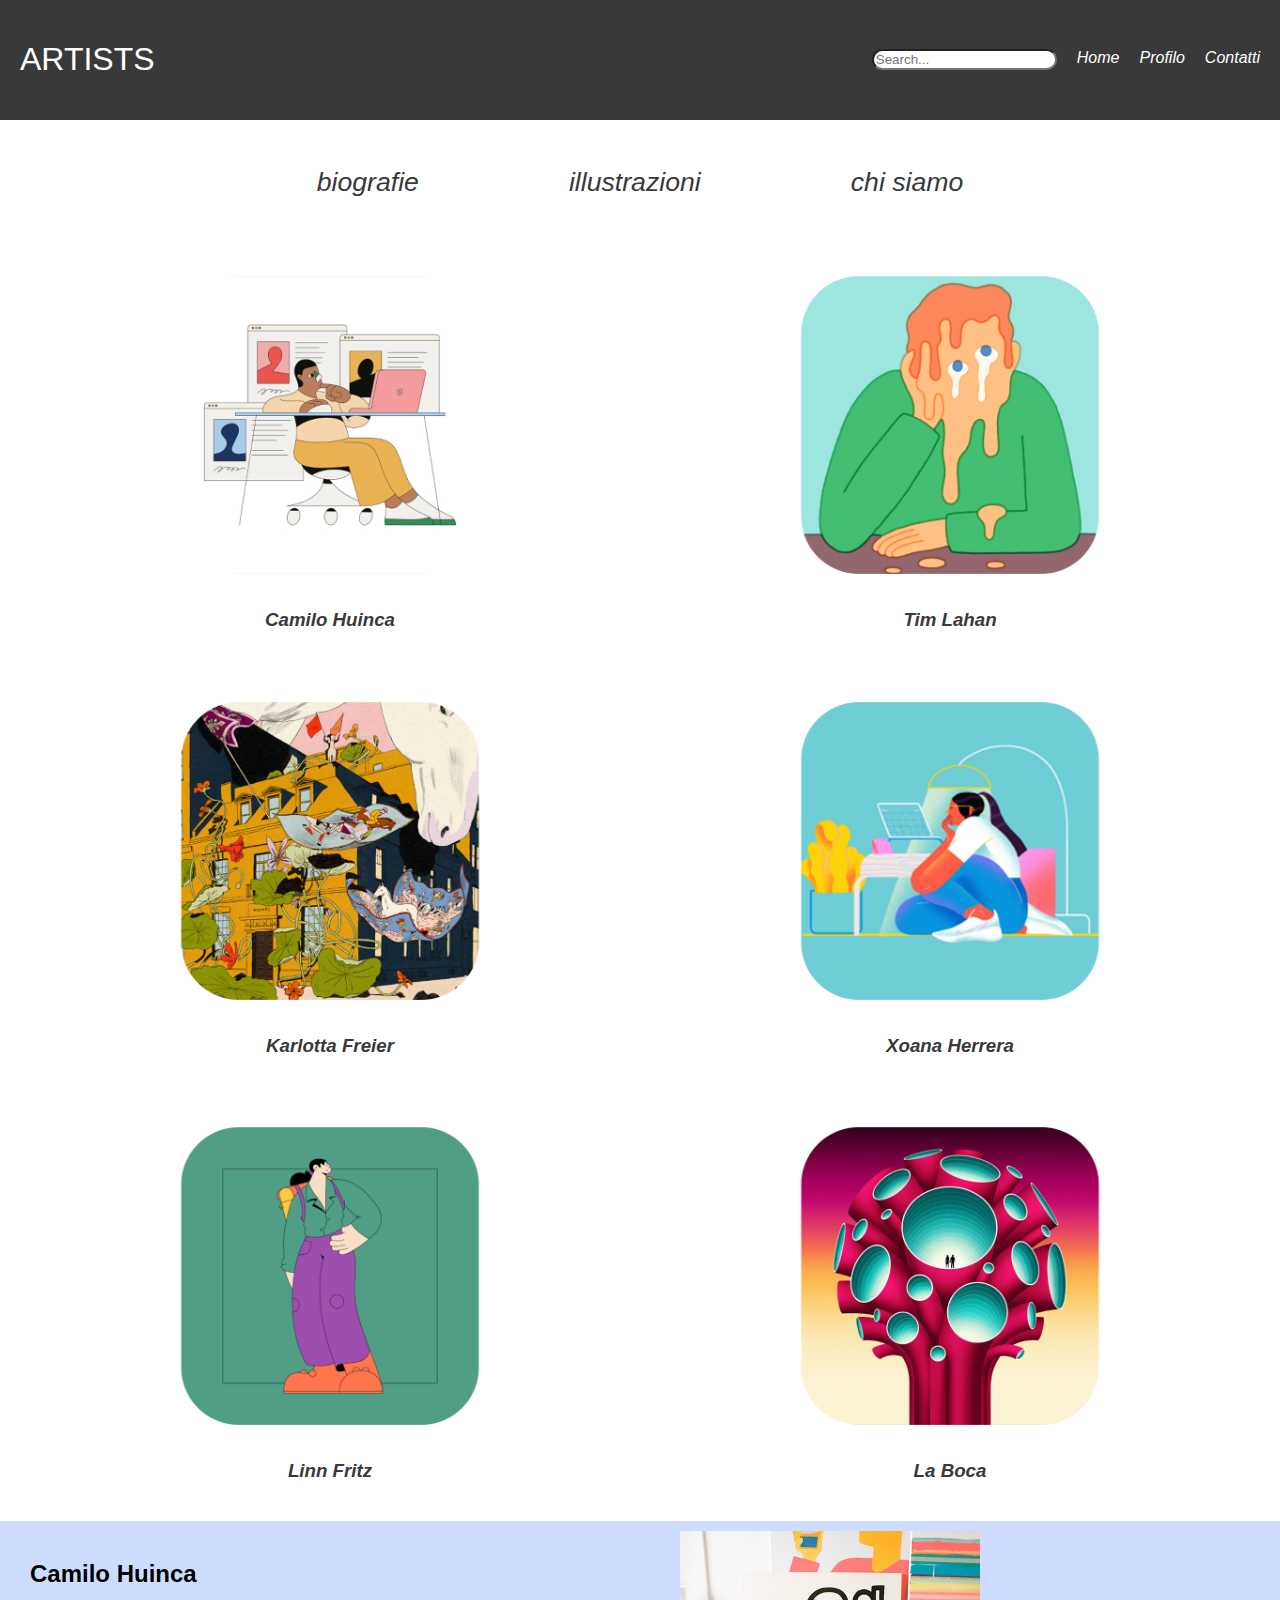
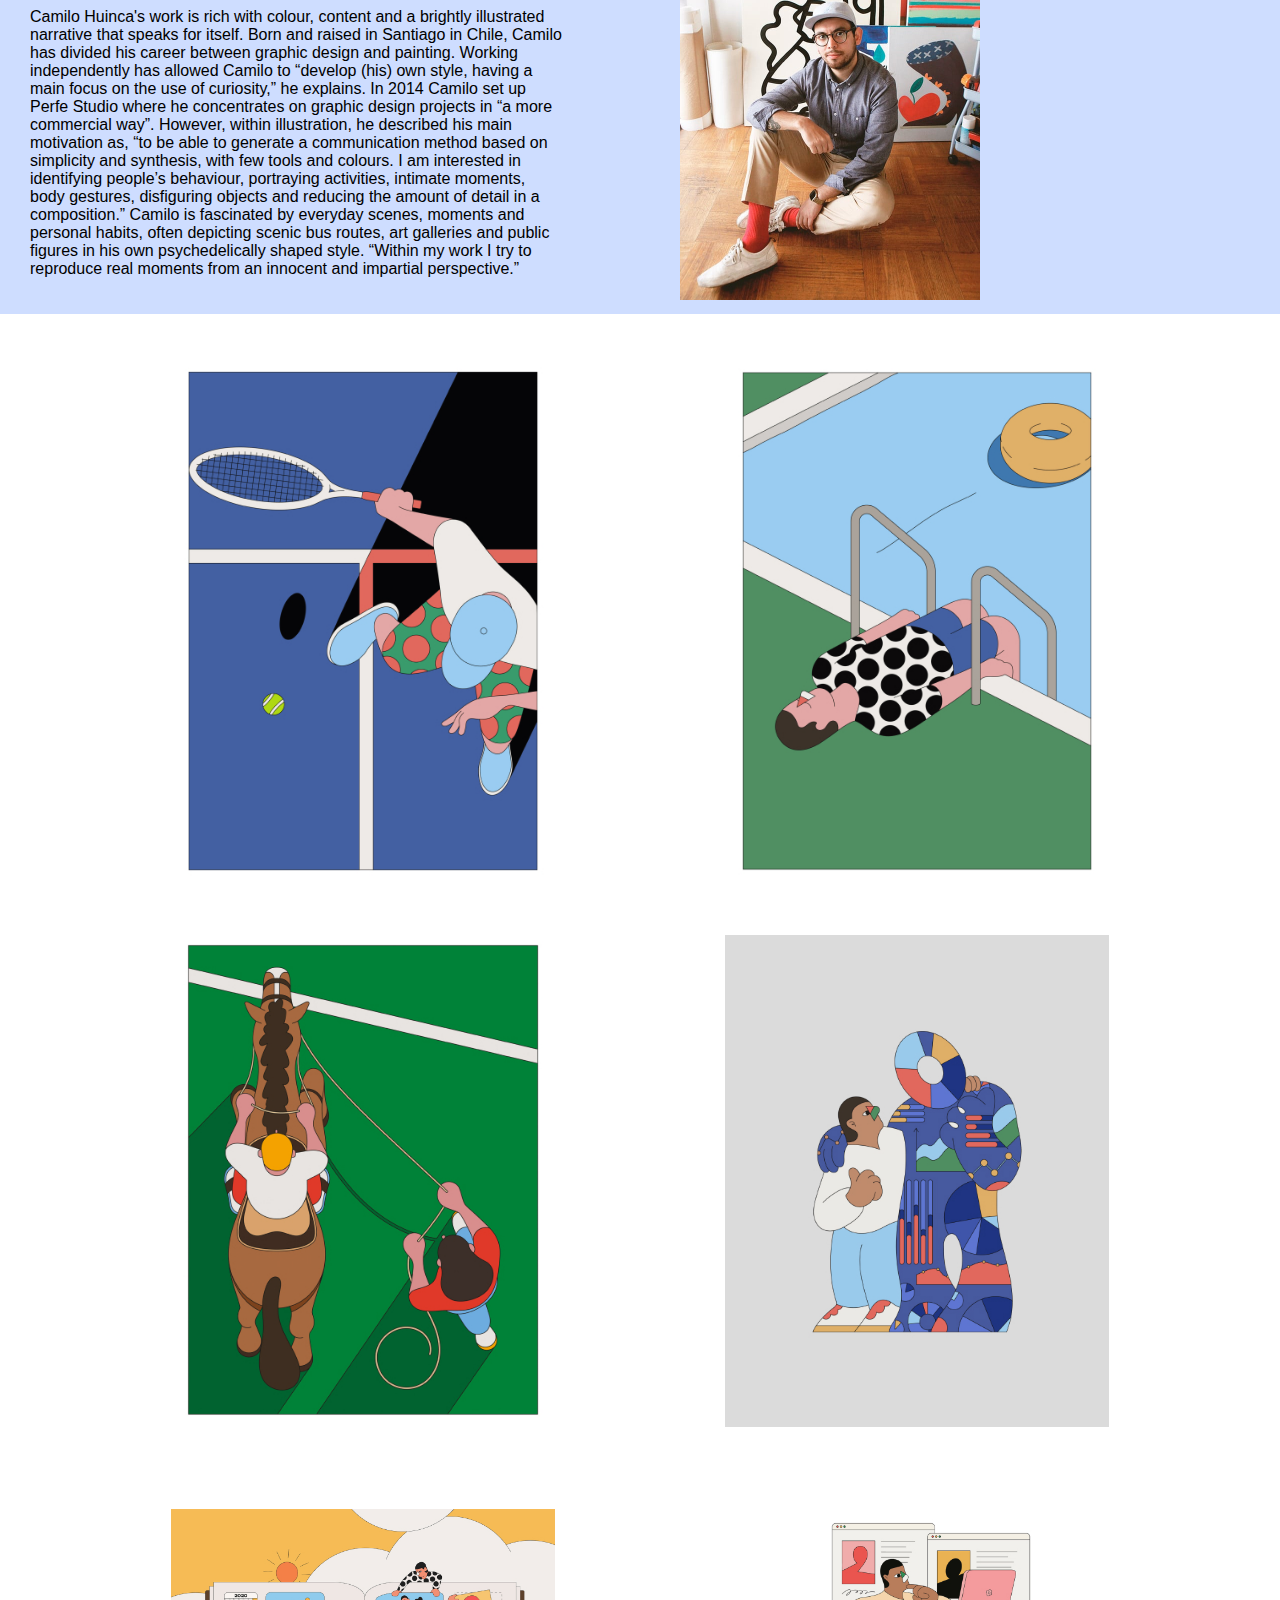
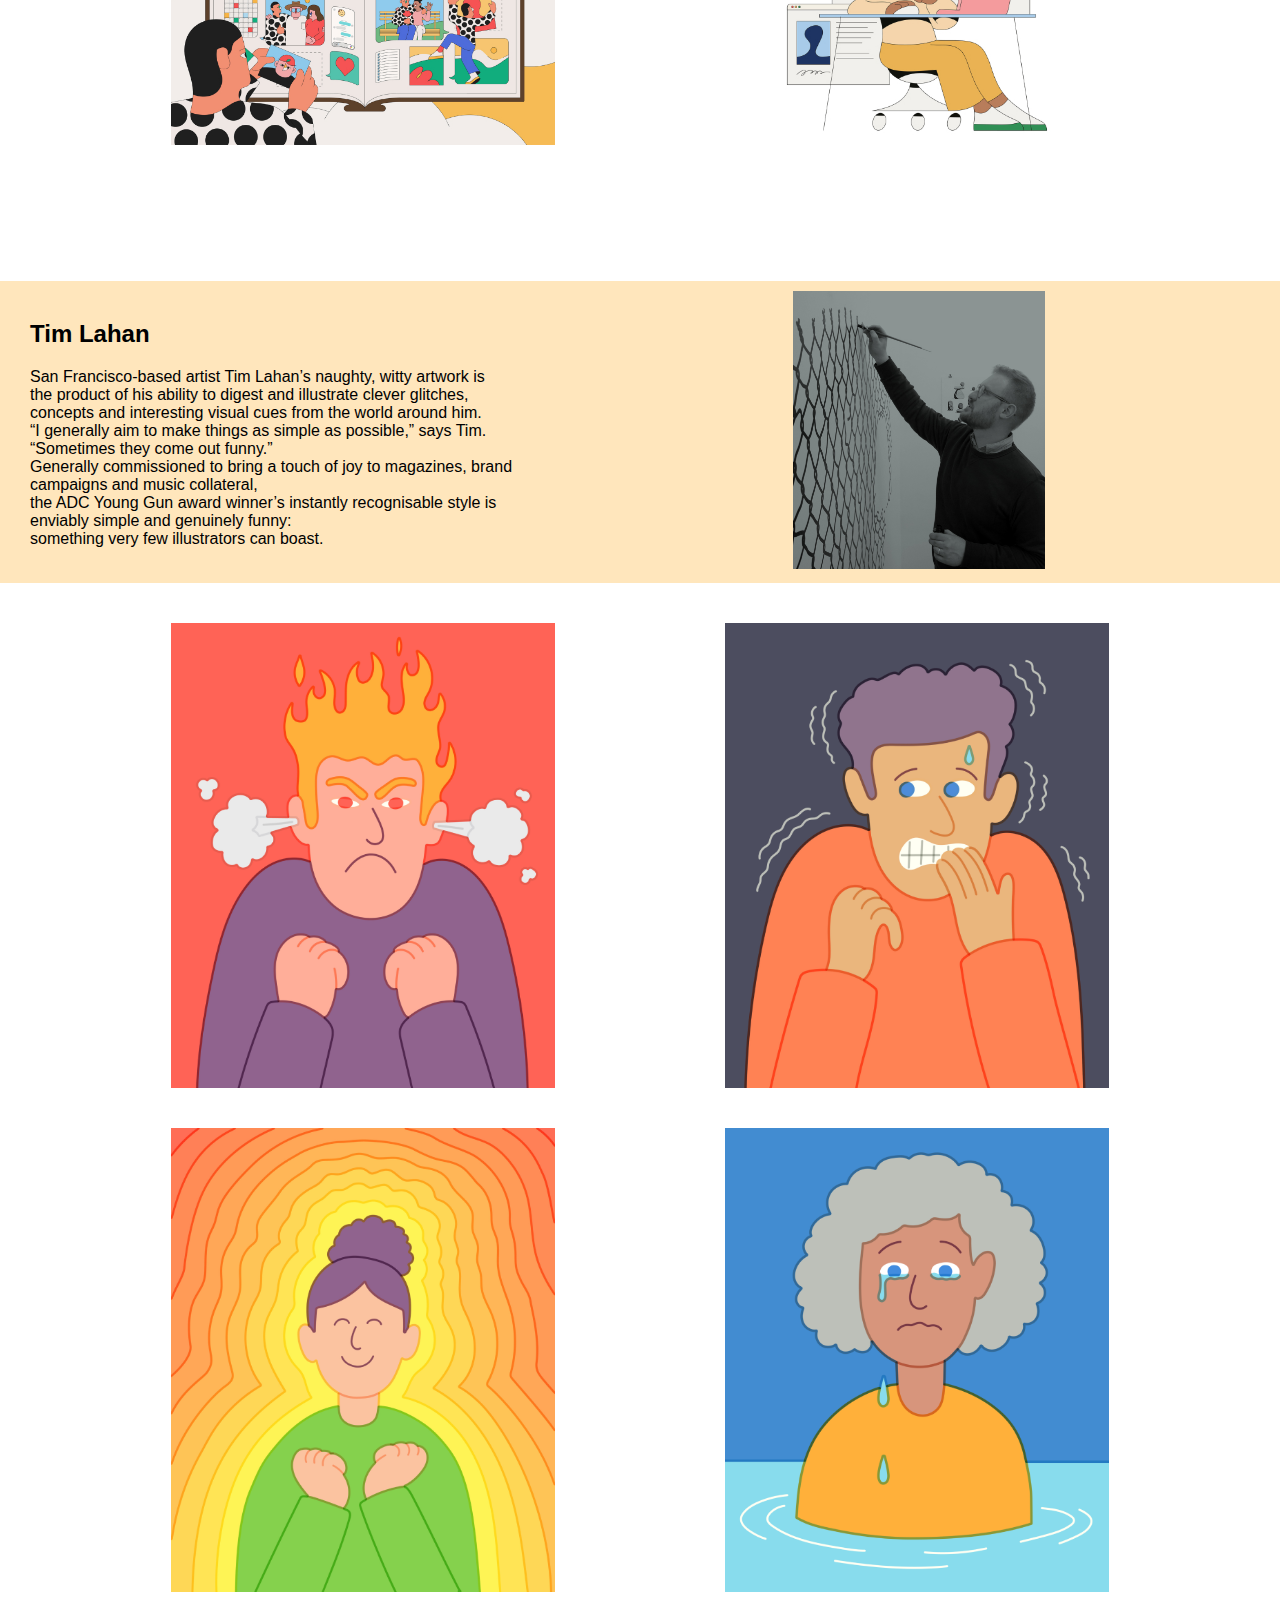
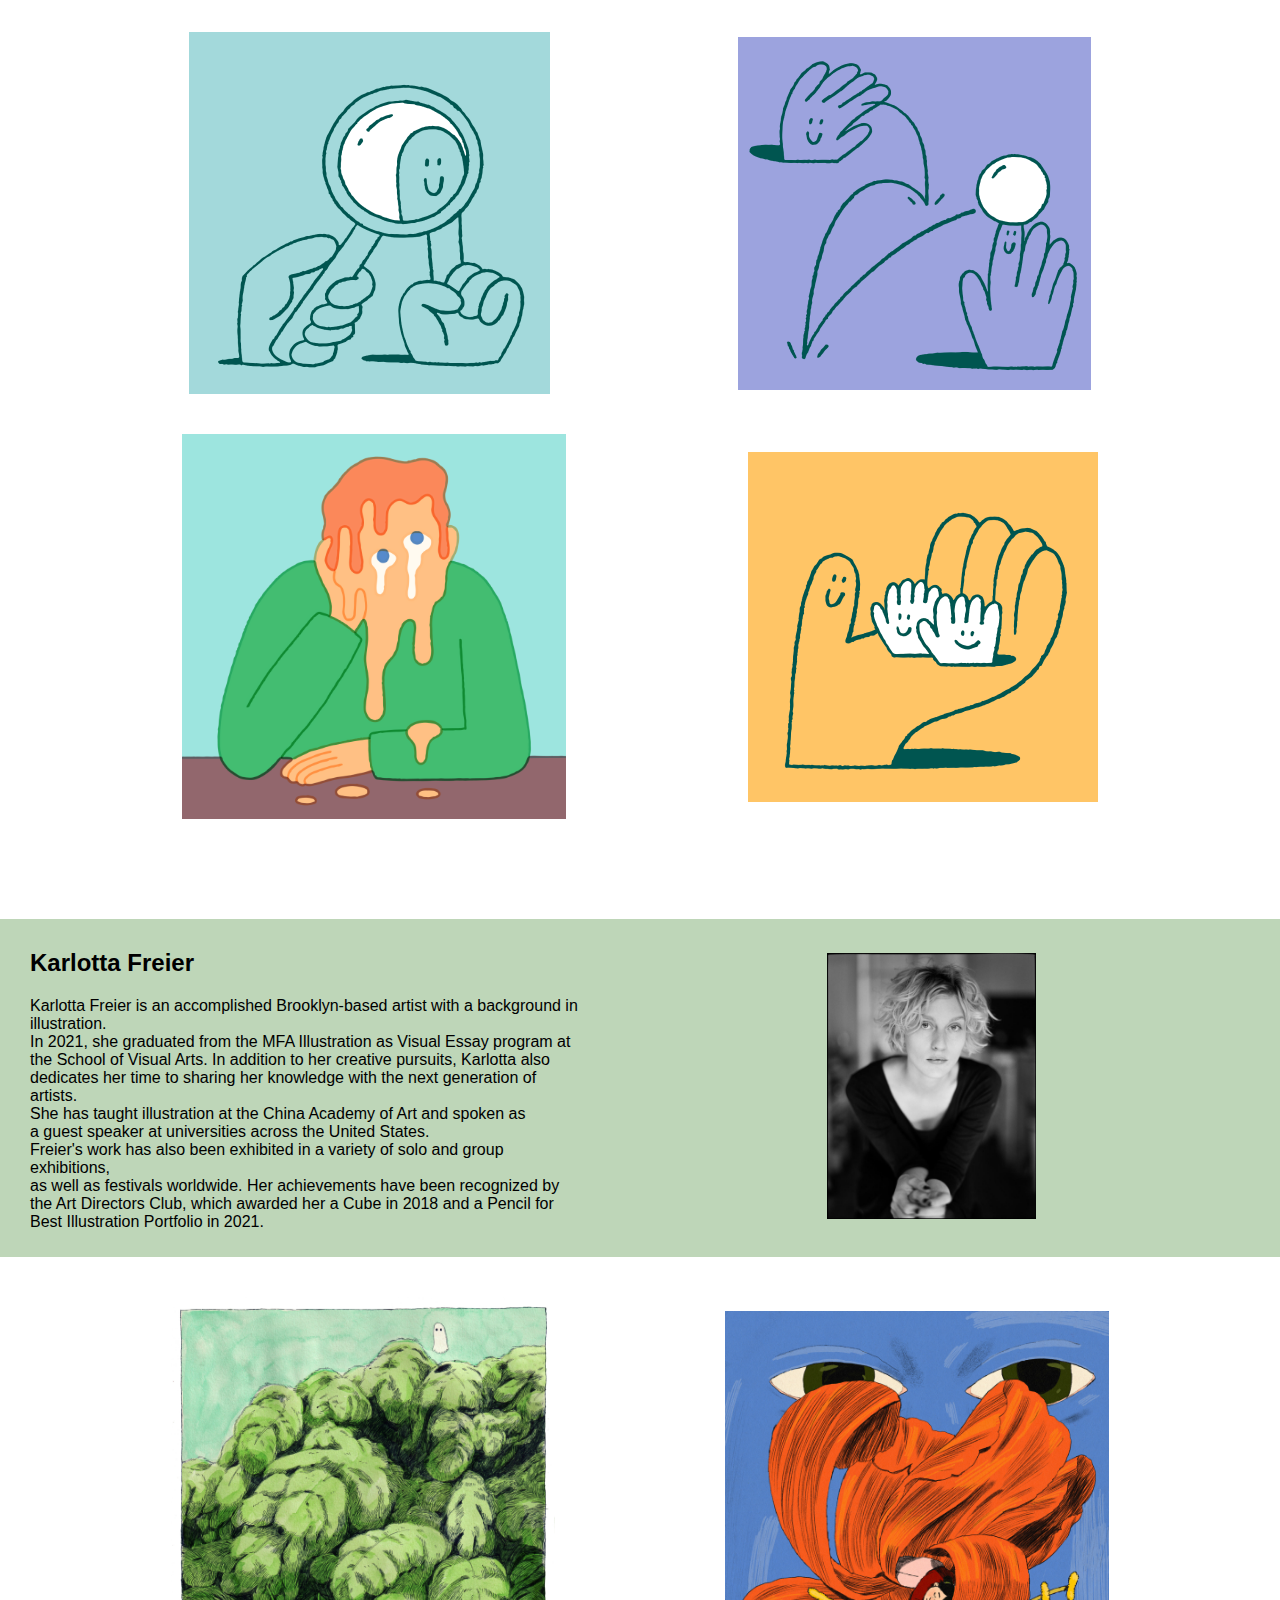
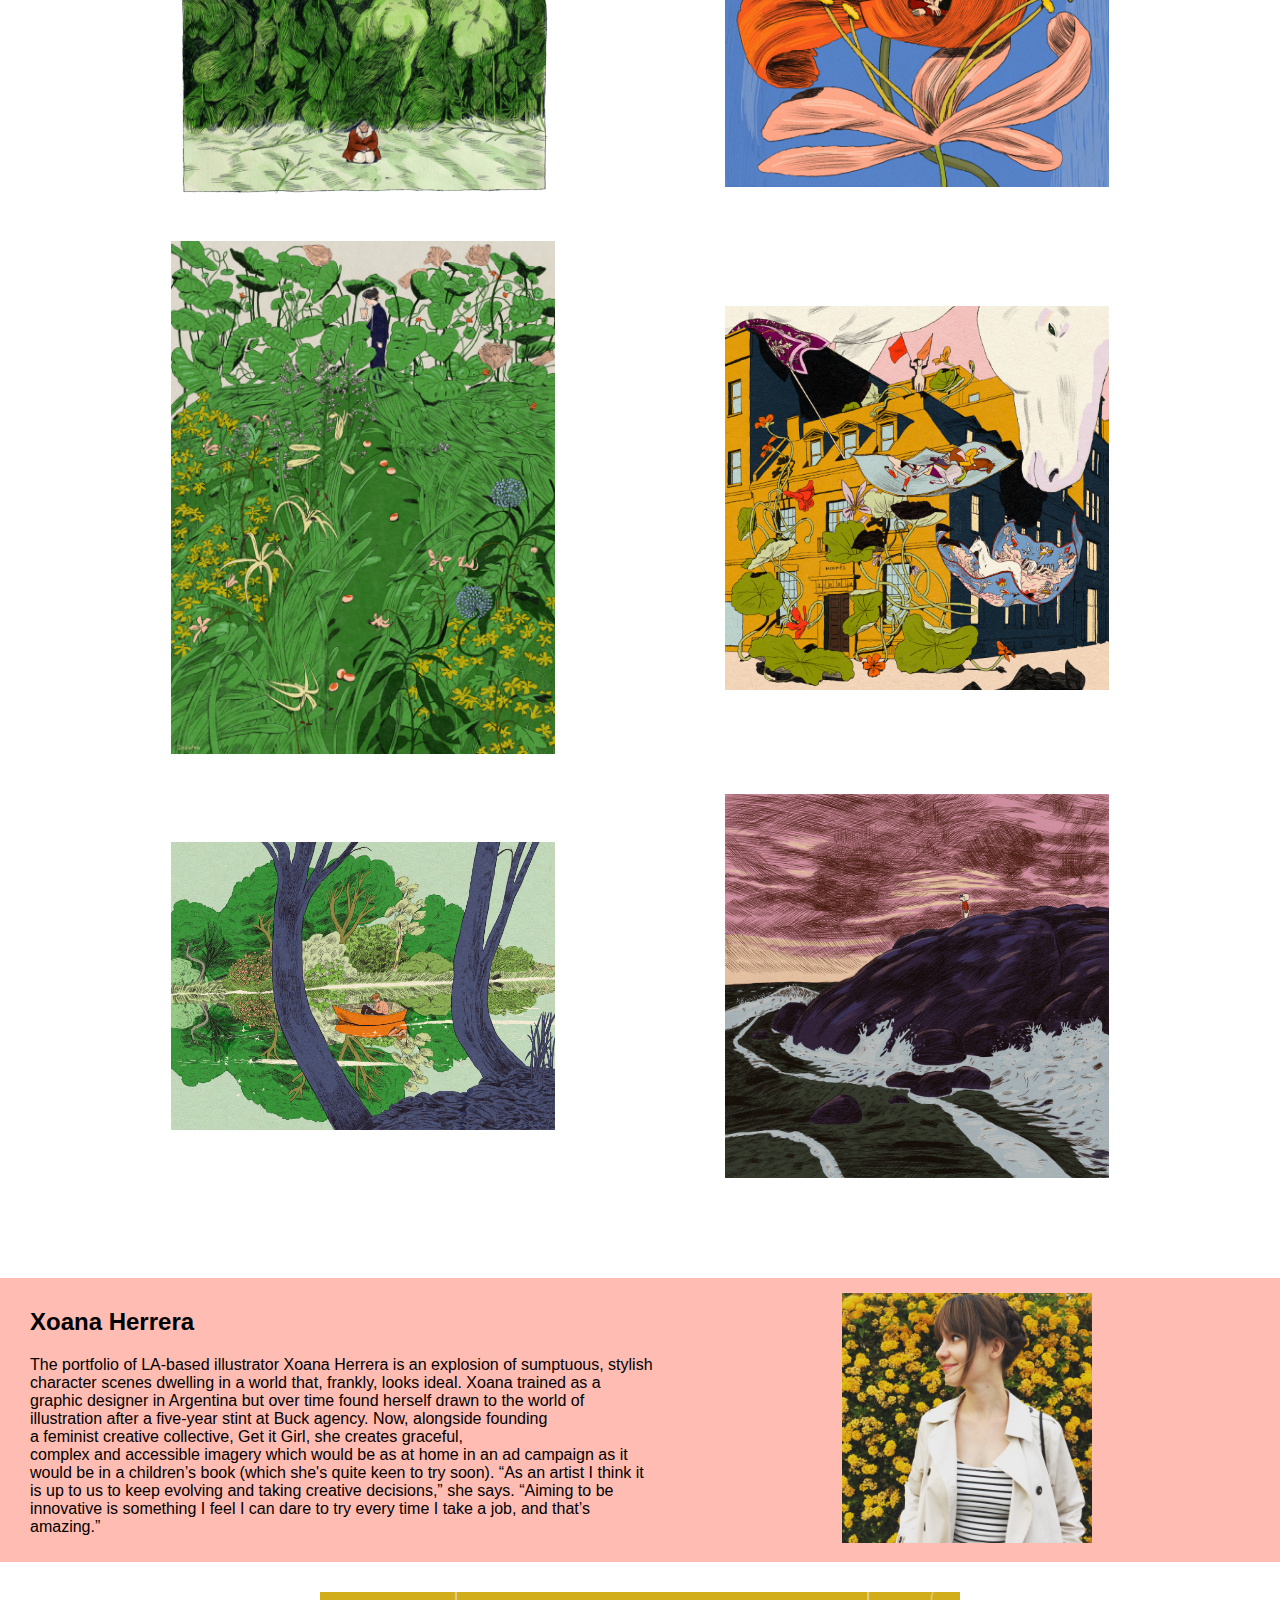
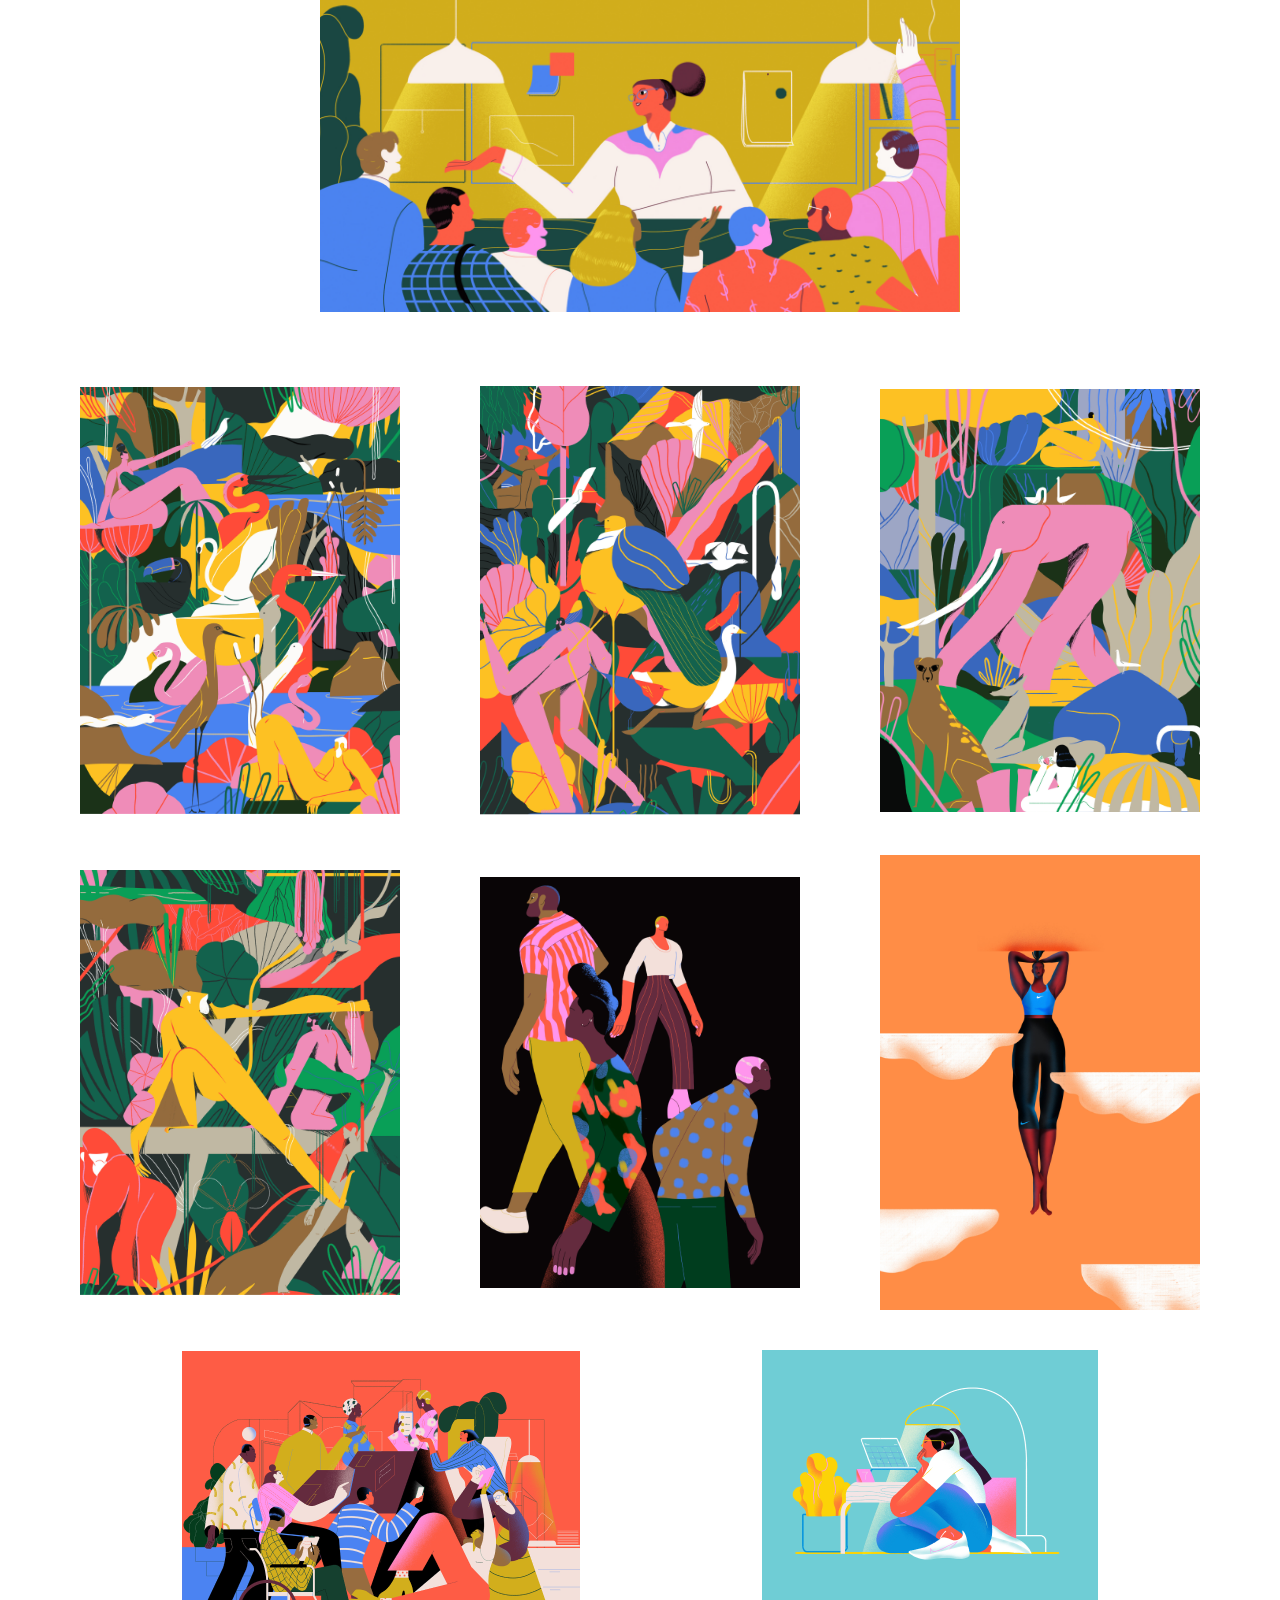
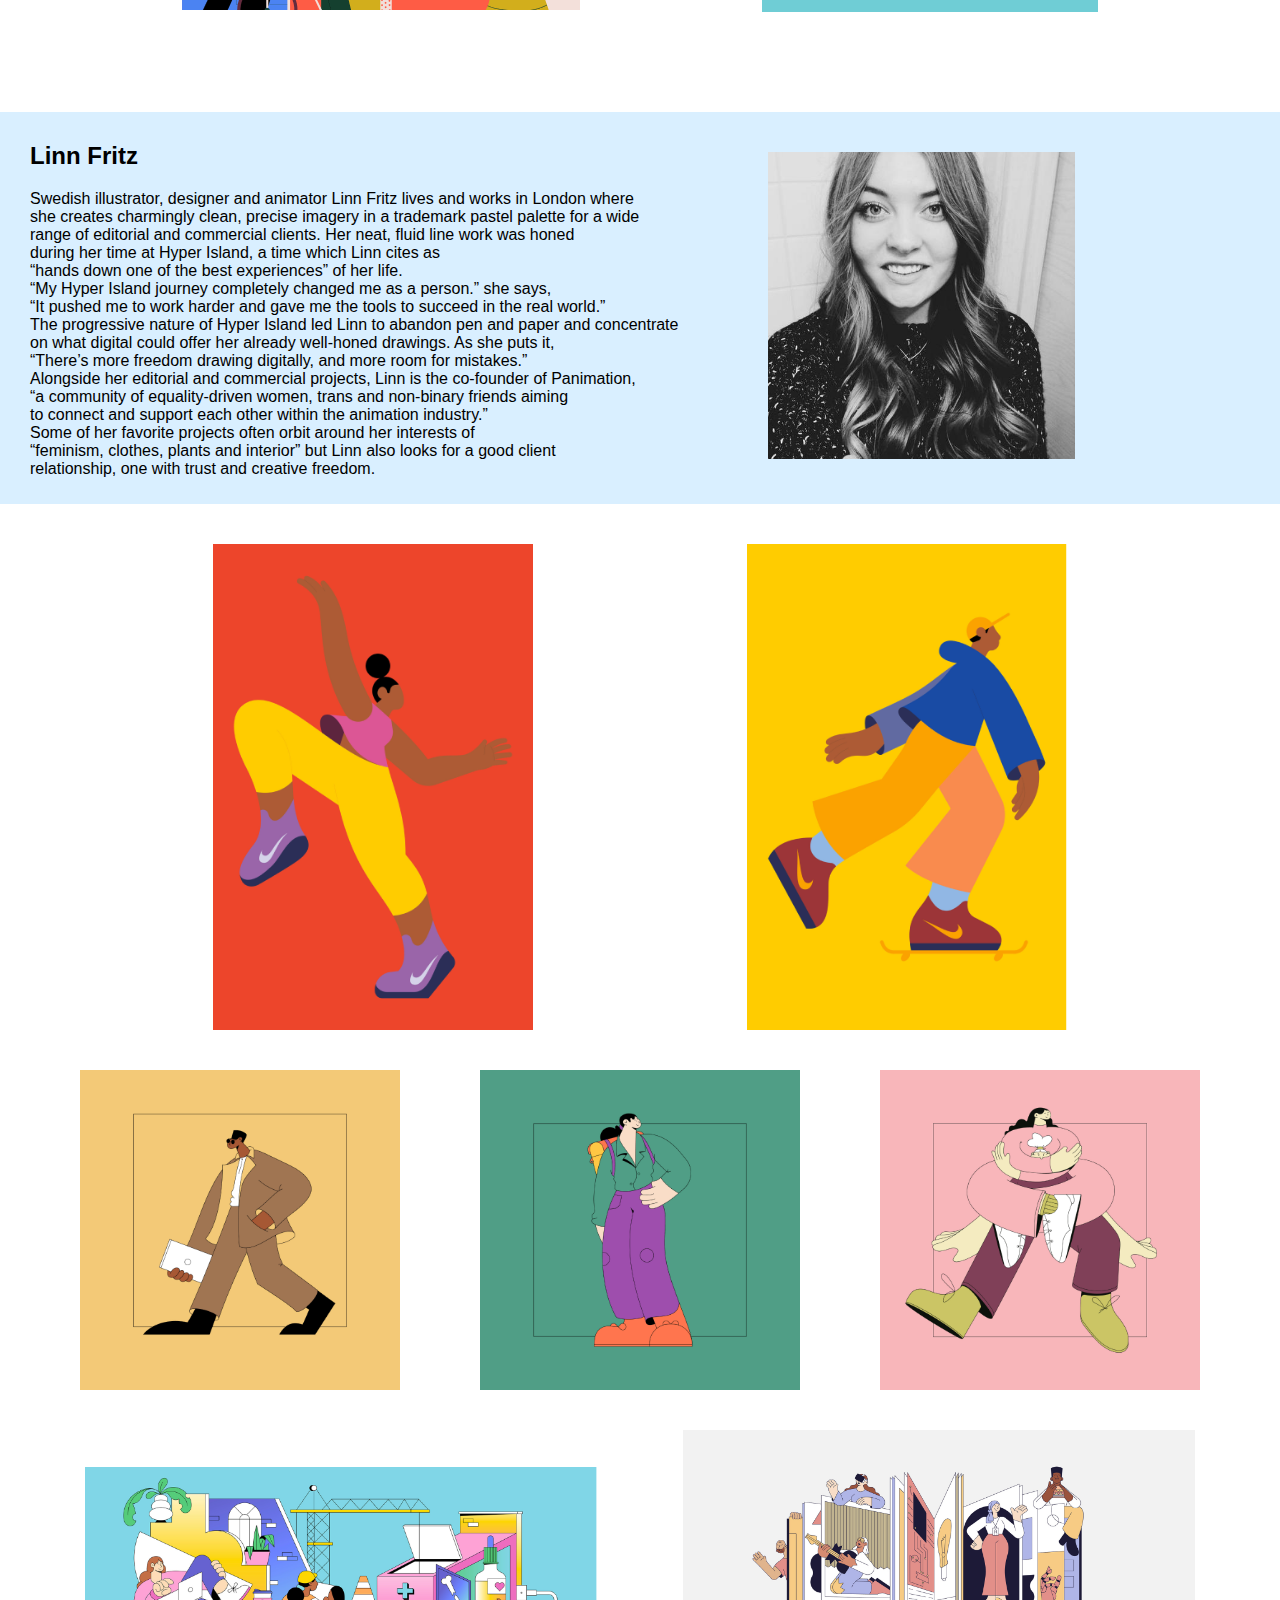
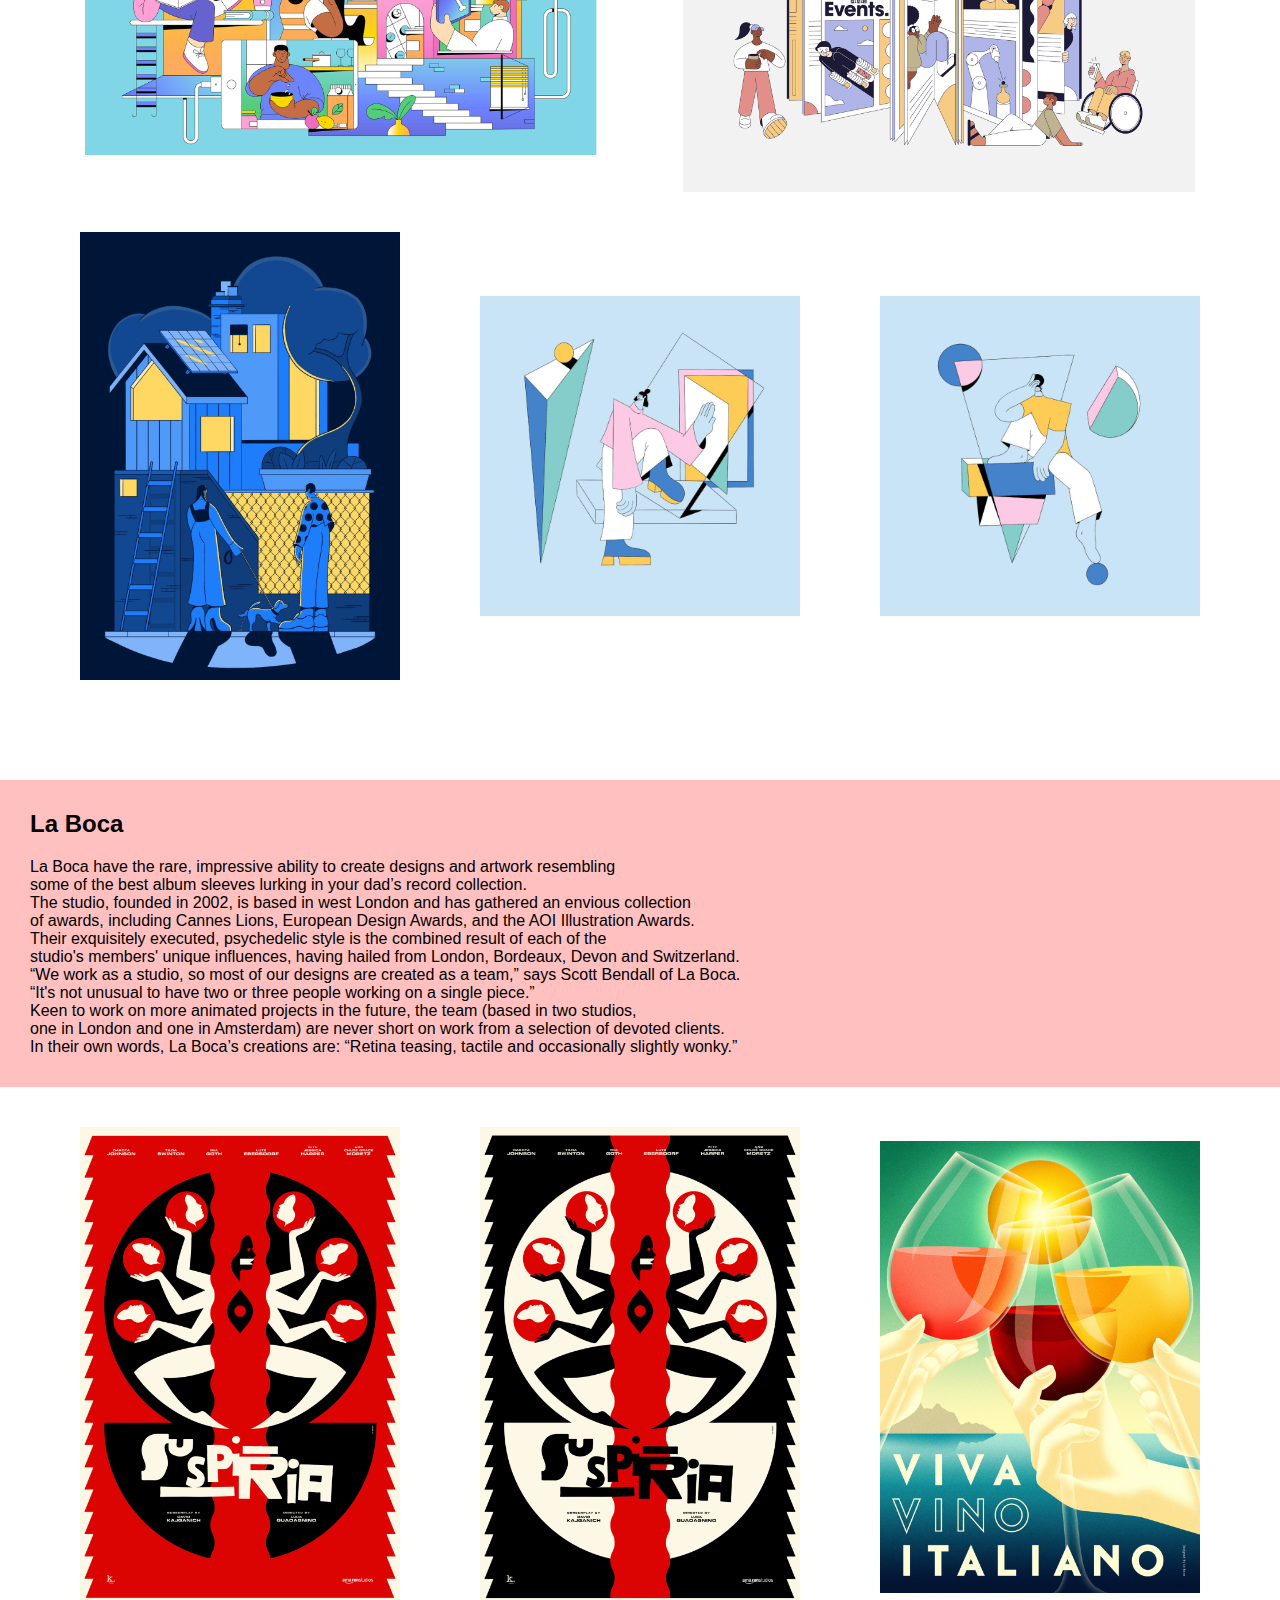
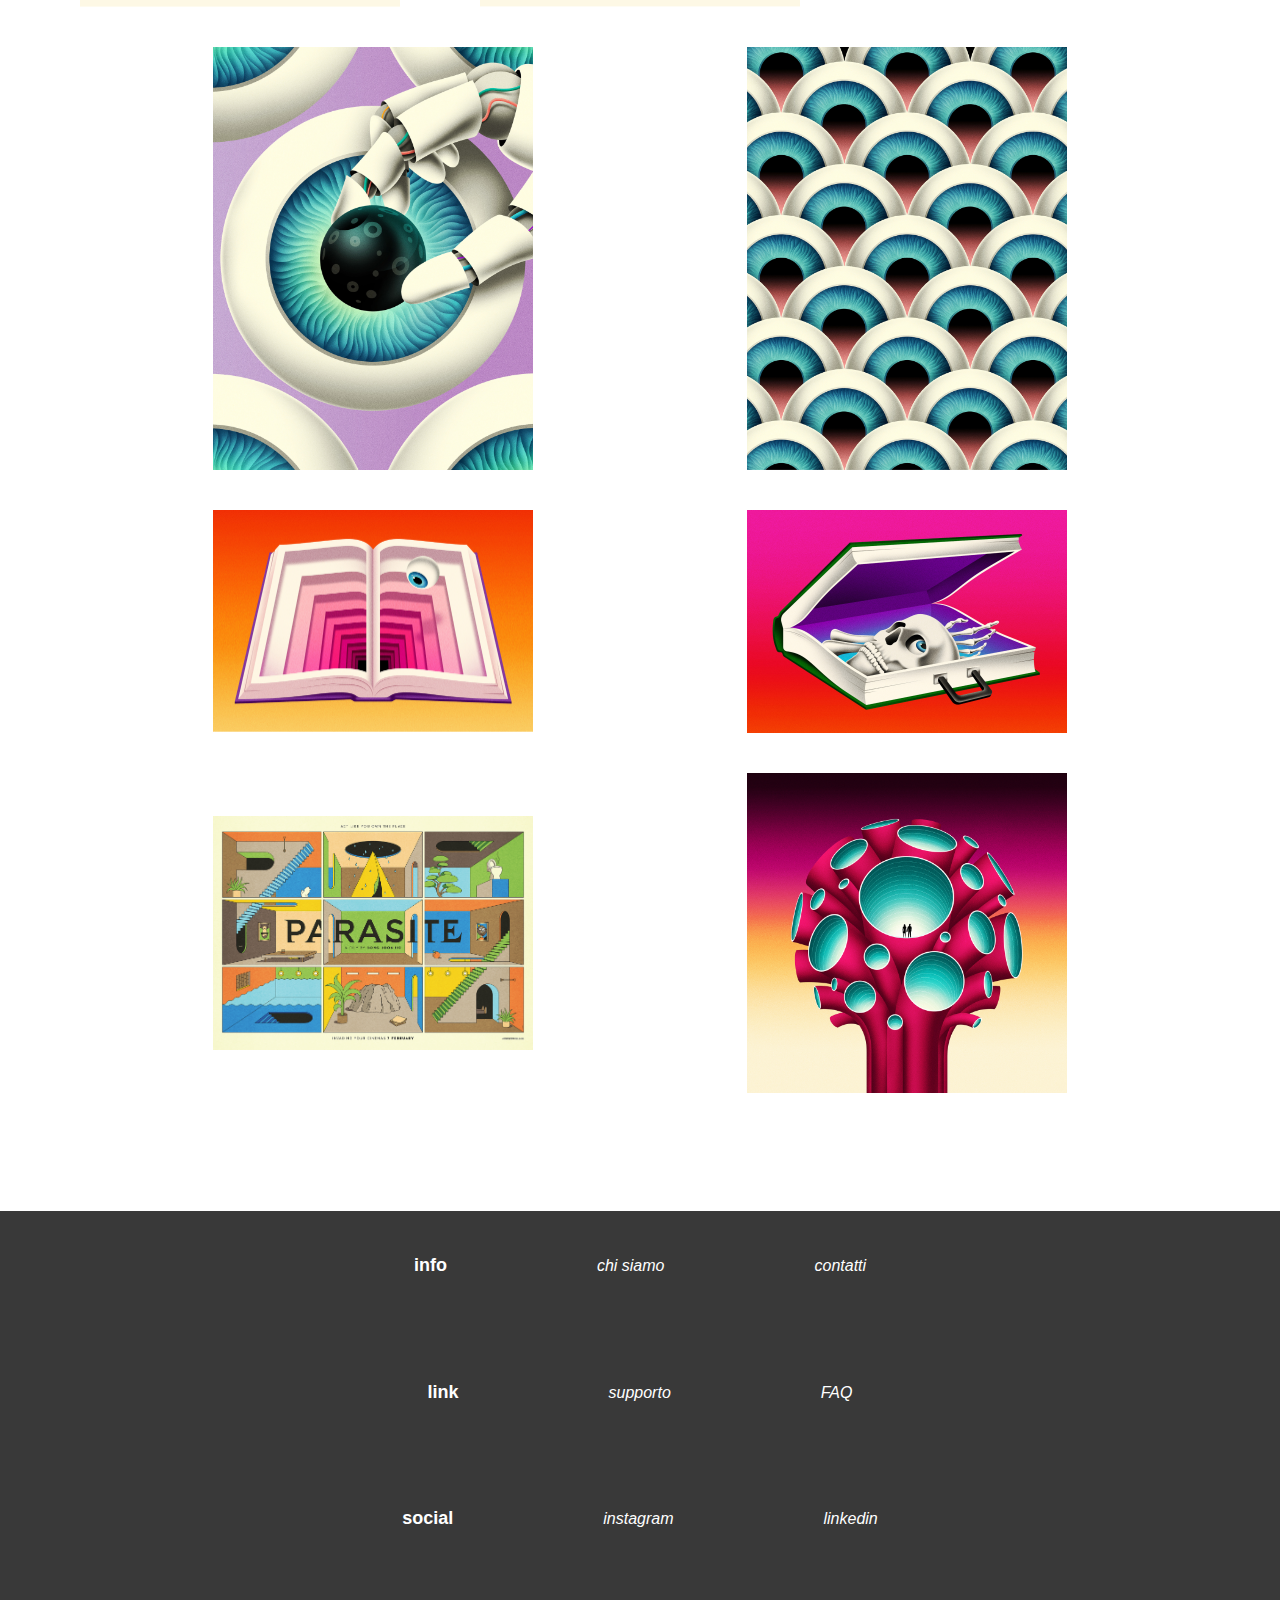
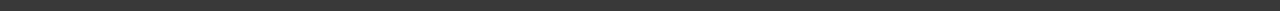
==== index.html @ ca1b04bf "add HTML,CSS,IMG" ====
<!DOCTYPE html>
<html lang="en"
<head>
    <meta charset="UTf-8">
    <meta hhtp-equiv="X-UA-Compatible" content="IE=edge">
    <meta name="viewport" content="width=device-width, initial-scale=1.0">
    <title>index.html</title>
    <link rel="stylesheet" href="css/stili.css">
</head>
</head>
<body>
    <header>
        <h1>ARTISTS</h1>
        <nav>
            <ul>
                <input type="text" placeholder="Search...">
                <li><a href="#">Home</a></li>
                <li><a href="#">Profilo</a></li>
                <li><a href="#">Contatti</a></li>
            </ul>
        </nav>
    </header>
    <main>
        <ul>
                <li><a href="#">biografie</a></li>
                <li><a href="#">illustrazioni</a></li>
                <li><a href="#">chi siamo</a></li>
        </ul>
    
     <section class="card1">
        <div class="card11">
            
            <li><a href="#"><img src="img/img 1 huinca.png"></a></li>
            <li><a href="#"><h3> Camilo Huinca</h3></a></li>
        </div>
        <div class="card12">

            <li><a href="#"><img src="img/img 2 lahan.png"></a></li>
            <li><a href="#"><h3>Tim Lahan</h3></a></li>
        </div>
        </section>
        <section class="card2">
            <div class="card21">
                
                <li><a href="#"><img src="img/img 3 karlotta.png"></a></li>
                <li><a href="#"><h3> Karlotta Freier</h3></a></li>
            </div>
            <div class="card22">
    
                <li><a href="#"><img src="img/img 4 xoana.png"></a></li>
                <li><a href="#"><h3>Xoana Herrera</h3></a></li>
            </div>
            </section>
           
            <section class="card3">
                <div class="card31">
                    
                    <li><a href="#"><img src="img/img 5 fritz.png"></a></li>
                    <li><a href="#"><h3> Linn Fritz</h3></a></li>
                </div>
                <div class="card32">
        
                    <li><a href="#"><img src="img/img 6 la boca.png"></a></li>
                    <li><a href="#"><h3>La Boca</h3></a></li>
                </div>
                </section>

                <section class="camilo">
                  <div class="camilot">
                    <h2>Camilo Huinca</h2>
                    <p>Camilo Huinca's work is rich with colour, content and a brightly illustrated<br> narrative that speaks for itself. Born and raised in Santiago in Chile, Camilo<br> has divided his career between graphic design and painting. Working<br> independently has allowed Camilo to “develop (his) own style, having a<br> main focus on the use of curiosity,” he explains. In 2014 Camilo set up<br> Perfe Studio where he concentrates on graphic design projects in “a more<br> commercial way”. However, within illustration, he described his main<br> motivation as, “to be able to generate a communication method based on<br> simplicity and synthesis, with few tools and colours. I am interested in<br> identifying people’s behaviour, portraying activities, intimate moments,<br> body gestures, disfiguring objects and reducing the amount of detail in a<br> composition.” Camilo is fascinated by everyday scenes, moments and<br> personal habits, often depicting scenic bus routes, art galleries and public<br> figures in his own psychedelically shaped style. “Within my work I try to<br> reproduce real moments from an innocent and impartial perspective.”</p>
                  
                </div>
                <div class="camiloi">
                <img src="img/camilo huinca.jpeg">
                </div>
                </section>
                <section class="camilo11">

                    <div class="camilo1">
                    <img src="img/AP_Camilo_Huinca_Match-Point_2x-scaled.jpg">
                    <img src="img/AP_Camilo_Huinca_Tired-Swimmer_2x-scaled.jpg">
                </div>
                <div class="camilo2">
                    <img src="img/AP_Camilo_Huinca_THE-NEW-YORKER_2x-scaled.jpg">
                    <img src="img/AP_Camilo_Huinca_The-Atlantic-03_2x.jpg">
                </div>
                <div class="camilo3">
                    <img src="img/AP_Camilo_Huinca_social-well_2x.jpg">
                    <img src="img/AP_Camilo_Huinca_LALL_2_2x.jpg">
                </div>
                </section>

                <section class="lahan">
                    <div class="lahant">
                        <h2>Tim Lahan</h2>
                        <p>San Francisco-based artist Tim Lahan’s naughty, witty artwork is<br> the product of his ability to digest and illustrate clever glitches,<br> concepts and interesting visual cues from the world around him.<br> “I generally aim to make things as simple as possible,” says Tim. “Sometimes they come out funny.”<br> Generally commissioned to bring a touch of joy to magazines, brand campaigns and music collateral,<br> the ADC Young Gun award winner’s instantly recognisable style is enviably simple and genuinely funny:<br> something very few illustrators can boast.</p>
                    </div>
                    <div class="lahani">
                        <img src="img/tim lahan.jpeg">
                    </div>
                </section>
                <section class="lahan11">
                    <div class="lahan1">
                        <img src="img/AP_Tim_Lahan_emotions_4_2x.png">
                        <img src="img/AP_Tim_Lahan_emotions_2_2x.png">
                    </div>
                    <div class="lahan2">
                        <img src="img/AP_Tim_Lahan_emotions_3_2x.png">
                        <img src="img/AP_Tim_Lahan_emotions_1_2x.png">
                    </div>
                    <div class="lahan3">
                        <img src="img/AP_Tim_Lahan_ONEMEDICAL_2_2x (1).png">
                        <img src="img/AP_Tim_Lahan_ONEMEDICAL_3_2x.png">
                    </div>
                    <div class="lahan4">
                        <img src="img/AP_Tim_Lahan_NYT_2x.png">
                        <img src="img/AP_Tim_Lahan_ONEMEDICAL_1_2x.png">
                    </div>
                </section>

                <section class="freier">
                    <div class="freiert">
                      <h2>Karlotta Freier</h2>
                      <p>Karlotta Freier is an accomplished Brooklyn-based artist with a background in illustration.<br> In 2021, she graduated from the MFA Illustration as Visual Essay program at<br> the School of Visual Arts. In addition to her creative pursuits, Karlotta also<br> dedicates her time to sharing her knowledge with the next generation of artists.<br> She has taught illustration at the China Academy of Art and spoken as<br> a guest speaker at universities across the United States.<br> Freier's work has also been exhibited in a variety of solo and group exhibitions,<br> as well as festivals worldwide. Her achievements have been recognized by<br> the Art Directors Club, which awarded her a Cube in 2018 and a Pencil for Best Illustration Portfolio in 2021.</p>
                    
                  </div>
                  <div class="freieri">
                  <img src="img/karlotta freier.jpeg">
                  </div>
                  </section>
                  <section class="freier11">
  
                      <div class="freier1">
                      <img src="img/AP_Karlotta_Freier_brand-eins_2x-scaled.png">
                      <img src="img/AP_Karlotta_Freier_brigitte2_2x.png">
                  </div>
                  <div class="freier2">
                      <img src="img/AP_Karlotta_Freier_debutea2_2x-scaled.png">
                      <img src="img/AP_Karlotta_Freier_hermes-color_2x.png">
                  </div>
                  <div class="freier3">
                      <img src="img/AP_Karlotta_Freier_Nytimes1_2x.png">
                      <img src="img/AP_Karlotta_Freier_dogtown_2x.png">
                  </div>
                  </section>

                  <section class="herrera">
                    <div class="herrerat">
                        <h2>Xoana Herrera</h2>
                        <p>The portfolio of LA-based illustrator Xoana Herrera is an explosion of sumptuous, stylish character scenes dwelling in a world that, frankly, looks ideal. Xoana trained as a graphic designer in Argentina but over time found herself drawn to the world of illustration after a five-year stint at Buck agency. Now, alongside founding<br> a feminist creative collective, Get it Girl, she creates graceful,<br> complex and accessible imagery which would be as at home in an ad campaign as it would be in a children’s book (which she's quite keen to try soon). “As an artist I think it is up to us to keep evolving and taking creative decisions,” she says. “Aiming to be innovative is something I feel I can dare to try every time I take a job, and that’s amazing.”</p>
                    </div>
                    <div class="herrerai">
                        <img src="img/xoana herrera.jpeg">
                    </div>
                  </section>
                    <section class="herrera11">
                    <div class="herrera1">
                        <img src="img/AP_Xoana_Herrera_Spot1_2x.png">
                    </div>
                    <div class="herrera2">
                        <img src="img/AP_Xoana_Herrera_Aves_2x-scaled.png">
                        <img src="img/AP_Xoana_Herrera_Pajaro_2x-scaled.png">
                        <img src="img/AP_Xoana_Herrera_Elefante_2x-1-scaled.png">
                    </div>
                    <div class="herrera3">
                        <img src="img/AP_Xoana_Herrera_Mono_2x-scaled.png">
                        <img src="img/AP_Xoana_Herrera_GCR_1_2x-scaled.png">
                        <img src="img/AP_Xoana_Herrera_Nike_2x-scaled.png">
                    </div>
                    <div class="herrera4">
                        <img src="img/AP_Xoana_Herrera_GCR_9_2x.png">
                        <img src="img/AP_Xoana_Herrera_Take-Your-Recovery-Down-a-Notch_Middle_Color_01_2x.png">
                    </div>
                  </section>

                  <section class="fritz">
                    <div class="fritzt">
                        <h2>Linn Fritz</h2>
                        <p>Swedish illustrator, designer and animator Linn Fritz lives and works in London where<br> she creates charmingly clean, precise imagery in a trademark pastel palette for a wide<br> range of editorial and commercial clients. Her neat, fluid line work was honed<br> during her time at Hyper Island, a time which Linn cites as<br> “hands down one of the best experiences” of her life.<br> “My Hyper Island journey completely changed me as a person.” she says,<br> “It pushed me to work harder and gave me the tools to succeed in the real world.”<br> The progressive nature of Hyper Island led Linn to abandon pen and paper and concentrate<br> on what digital could offer her already well-honed drawings. As she puts it,<br> “There’s more freedom drawing digitally, and more room for mistakes.”<br> Alongside her editorial and commercial projects, Linn is the co-founder of Panimation,<br> “a community of equality-driven women, trans and non-binary friends aiming<br> to connect and support each other within the animation industry.” <br>Some of her favorite projects often orbit around her interests of <br>“feminism, clothes, plants and interior” but Linn also looks for a good client<br> relationship, one with trust and creative freedom.</p>
                    </div>
                    <div class="fritzi">
                        <img src="img/linn.fritz_1393878299_94.jpg">
                    </div>
                  </section>
                    <section class="fritz11">
                    <div class="fritz1">
                        <img src="img/AP_Linn_Fritz_North_Live_LF2_2x-scaled.png">
                        
                        <img src="img/AP_Linn_Fritz_North_Live_LF3_2x-scaled.png">
                    </div>
                    <div class="fritz2">
                        <img src="img/AP_Linn_Fritz_Dude_2x.png">
                        <img src="img/AP_Linn_Fritz_HIKEGREEN_2x.png">
                        <img src="img/AP_Linn_Fritz_HUG_2x.png">
                    </div>
                    <div class="fritz3">
                        <img src="img/AP_Linn_Fritz_MadeToFlourish_2x.png">
                        <img src="img/AP_Linn_Fritz_Wired_01_2x.png">    
                    </div>
                    <div class="fritz4">
                        <img src="img/AP_Linn_Fritz_Feeling-Blue_2x.png">
                        <img src="img/AP_Linn_Fritz_Blue01_2x.png">
                        <img src="img/AP_Linn_Fritz_Blue03_2x.png">
                    </div>
                  </section>

                  <section class="boca">
                    <div class="bocat">
                        <h2>La Boca</h2>
                        <p>La Boca have the rare, impressive ability to create designs and artwork resembling<br> some of the best album sleeves lurking in your dad’s record collection.<br> The studio, founded in 2002, is based in west London and has gathered an envious collection<br> of awards, including Cannes Lions, European Design Awards, and the AOI Illustration Awards.<br> Their exquisitely executed, psychedelic style is the combined result of each of the<br> studio's members' unique influences, having hailed from London, Bordeaux, Devon and Switzerland.<br> “We work as a studio, so most of our designs are created as a team,” says Scott Bendall of La Boca.<br> “It's not unusual to have two or three people working on a single piece.”<br> Keen to work on more animated projects in the future, the team (based in two studios,<br> one in London and one in Amsterdam) are never short on work from a selection of devoted clients.<br> In their own words, La Boca’s creations are: “Retina teasing, tactile and occasionally slightly wonky.”</p>
                    </div>
                    
                  </section>
                    <section class="boca11">
                    <div class="boca1">
                        <img src="img/AP_La_Boca_Suspiria_STYLE_A_2x-scaled.png">
                        <img src="img/AP_La_Boca_Suspiria_STYLE_B_2x-scaled.png">
                        <img src="img/AP_La_Boca_Waitrose_2x-scaled.png">
                    </div>
                    
                    <div class="boca2">
                        <img src="img/AP_La_Boca_STLYIST_B_2x.png">
                        <img src="img/AP_La_Boca_STLYIST_C_2x.png">
                        </div>
                    <div class="boca3">
                        <img src="img/AP_La_Boca_NYT_THRILLER_2x.png">
                        <img src="img/AP_La_Boca_NYT_CRIME_2x.png">    
                    </div>
                    
                    <div class="boca4">
                        <img src="img/AP_La_Boca_PARASITE_2x.png">
                        <img src="img/Group 1.png">
                    </div>
                    </section>
                    <footer>
                       <div class info>
                        <ul>
                            <h4>info</h4>
                            <li><a href="#">chi siamo</a></li>
                            <li><a href="#">contatti</a></li>
                    </ul>
                       </div>
                       <div class="link">
                        <ul>
                            <h4>link</h4>
                            <li><a href="#">supporto</a></li>
                            <li><a href="#">FAQ</a></li>
                    </ul>
                       </div>
                       <div class="social">
                        <ul>
                            <h4>social</h4>
                            <li><a href="#">instagram</a></li>
                            <li><a href="#">linkedin</a></li>
                    </ul>
                       </div>

                    </footer>

    </main>
---- css/stili.css ----
body {
    font-family: Arial, Helvetica, sans-serif;
    background-color: white;
    margin:0%;
}
img {
    max-width:100%;
    height: auto;
}
header a {
    text-decoration: none;
    color:white;
    
    
}

header a:hover {
    color: black;
    text-decoration: underline;
}

header {
    display: flex;
    justify-content: space-between;
    align-items: center;
    padding: 20px;
    color: white;
    background-color: #393939;
    
    
    
    
}
header h1 {
    font-weight: 100;
}

header p {
    margin: 0;
    
    text-transform: uppercase;
    
}
header input {
    border-radius: 20px;
    
}

header nav ul {
    margin:0;
    padding: 0;
    list-style-type: none;
    display: flex;
    gap: 20px;
    font-style: italic;
    
    
}
main ul {
    text-decoration: none;
    font-size: 20pt;
    gap: 150px;
    display: flex;
    justify-content:center;
    align-items: center;
    padding: 20px;
    color: #5F380A;
    list-style-type: none;
    
    
    
}
main a:hover {
    color:black;
    text-decoration: underline;

}
main a {
    text-decoration: none;
    color: #393939;
    font-style: italic;
    
}
div.card11 {
    margin: auto;
    height: auto;
    text-align: center;   
}
div.card12 {
    margin: auto;
    height: auto;
    text-align: center;
}
.card1 {
    display: flex;
    padding: 20px;
    justify-content: space-around;
    list-style-type: none;
}
.card1 img {
    max-width: 60%;
}
div.card21 {
    margin: auto;
    height: auto;
    text-align: center;   
}
div.card22 {
    margin: auto;
    height: auto;
    text-align: center;
}
.card2 {
    display: flex;
    padding: 20px;
    justify-content: space-around;
    list-style-type: none;
}
.card2 img {
    max-width: 60%;
}
div.card31 {
    margin: auto;
    height: auto;
    text-align: center;   
}
div.card32 {
    margin: auto;
    height: auto;
    text-align: center;
}
.card3 {
    display: flex;
    padding: 20px;
    justify-content: space-around;
    list-style-type: none;
}
.card3 img {
    max-width: 60%;
}
div.camilot {
    margin: 0%;
    padding-left: 30px;
          
}
.camilo {
    display: flex;
    padding-top: 10px;
    padding-bottom: 10px;
    justify-content: space-between;
   background-color: #CEDDFF;
   align-items: center; 
}
div.camiloi img {
    max-width:50%;
}
.camilo11 img {
    max-width: 30%;
    object-fit: contain;
}
div.camilo1 {
    display: flex;
    justify-content: space-evenly;
    max-width: auto;
    padding-top: 40px;
    
}

div.camilo2 {
    display: flex;
    justify-content: space-evenly;
    max-width: auto;
    padding-top: 40px;
    
}
div.camilo3 {
    display: flex;
    justify-content: space-evenly;
    max-width: auto;
    padding-top: 40px;
    padding-bottom: 100px;
    
}
.lahan {
    display: flex;
    padding-top: 10px;
    padding-bottom: 10px;
    justify-content: space-between;
   background-color: #FFE6BC; 
   margin: auto;
   align-items: center;
}
div.lahani img {
    max-width: 35%;
           
}
div.lahani {
    width: auto;
    height:auto;
    text-align: center;
}
div.lahant {
    margin: 0%;
    padding-left: 30px;
    
}

.lahan11 img {
    max-width: 30%;
    object-fit: contain;
}
div.lahan1 {
    display: flex;
    justify-content: space-evenly;
    max-width: auto;
    padding-top: 40px;
    
}

div.lahan2 {
    display: flex;
    justify-content: space-evenly;
    max-width: auto;
    padding-top: 40px;
    
}
div.lahan3 {
    display: flex;
    justify-content: space-evenly;
    max-width: auto;
    padding-top: 40px;
}

div.lahan4 {
    display: flex;
    justify-content: space-evenly;
    max-width: auto;
    padding-top: 40px;
    padding-bottom: 100px;
}

div.freiert {
    margin: 0%;
    padding-left: 30px;
          
}
.freier {
    display: flex;
    padding-top: 10px;
    justify-content: space-between;
   background-color: #BED6B8;
   padding-bottom: 10px; 
   align-items: center;
}
div.freieri img {
    max-width:30%;
}
div.freieri {
    width: auto;
    height:auto;
    text-align: center;
}
.freier11 img {
    max-width: 30%;
    object-fit: contain;
}
div.freier1 {
    display: flex;
    justify-content: space-evenly;
    max-width: auto;
    padding-top: 40px;
    
}

div.freier2 {
    display: flex;
    justify-content: space-evenly;
    max-width: auto;
    padding-top: 40px;
    
}
div.freier3 {
    display: flex;
    justify-content: space-evenly;
    max-width: auto;
    padding-top: 40px;
    padding-bottom: 100px;
    
}

div.herrerat {
    margin: 0%;
    padding-left: 30px;
          
}
.herrera {
    display: flex;
    padding-top: 10px;
    justify-content: space-evenly;
   background-color: #FFBCB2;
   padding-bottom: 10px;
   align-items: center;
    
}
div.herrerai img {
    max-width:40%;
}
div.herrerai {
    width: auto;
    height: auto;
    text-align: center;
}
.herrera11 img {
    max-width: 25%;
    object-fit: contain;
}
div.herrera4 {
    display: flex;
    justify-content: space-evenly;
    max-width: auto;
    padding-top: 40px;
    padding-bottom: 100px;
    
}

div.herrera2 {
    display: flex;
    justify-content: space-evenly;
    max-width: auto;
    padding-top: 40px;
    
}
div.herrera3 {
    display: flex;
    justify-content: space-evenly;
    max-width: auto;
    padding-top: 40px;   
}
div.herrera4 img{
    max-width: 40%;
}
div.herrera1 img {
    max-width: 50%;
    padding: 30px;
    
}
div.herrera1 {
    width:auto;
    height: auto;
    text-align: center;
}

div.fritzt {
    margin: 0%;
    padding-left: 30px;
          
}
.fritz {
    display: flex;
    padding-top: 10px;
    padding-bottom: 10px;
    justify-content: space-between;
   background-color: #D9EFFF;
   align-items:center;
   
    
}
div.fritzi img {
    max-width:60%;
}
div.fritzi {
    width: auto;
    height: auto;
    
    
}
.fritz11 {
    width: auto;
    height: auto;
}
.fritz11 img {
    object-fit: contain;
    height: auto;
    max-width: 25%;
}
div.fritz1 {
    display: flex;
    justify-content: space-evenly;
    width: auto;
    height: auto;
    padding-top: 40px;  
    
}

div.fritz2 {
    display: flex;
    justify-content: space-evenly;
    width: auto;
    height: auto;
    padding-top: 40px;   
}
div.fritz3 {
    display: flex;
    justify-content: space-evenly;
    width: auto;
    height: auto;
    padding-top: 40px;   
}
div.fritz3 img {
    max-width: 40%;
    object-fit: contain;
}
div.fritz4 {
    display: flex;
    justify-content: space-evenly;
    width: auto;
    height: auto;
    padding-top: 40px;  
    padding-bottom: 100px; 
}

div.bocat {
    margin: 0%;
    padding-left: 30px;
}
.boca {
    background-color:#FFC0BF;
    padding-top: 10px;
    padding-bottom: 15px;
}
.boca11 img {
    object-fit: contain;
    height: auto;
    max-width: 25%;
}
div.boca1 {
    display: flex;
    justify-content: space-evenly;
    width: auto;
    height: auto;
    padding-top: 40px; 
}
div.boca2 {
    display: flex;
    justify-content: space-evenly;
    width: auto;
    height: auto;
    padding-top: 40px; 
}
div.boca3  {
    justify-content: space-evenly;
    width: auto;
    height: auto;
    padding-top: 40px;
    display: flex;
}

div.boca4  {
    justify-content: space-evenly;
    width: auto;
    height: auto;
    padding-top: 40px;
    display: flex;
    padding-bottom: 100px;
}
footer {
    background-color: #393939;
    padding-bottom: 20px;
    width: auto;
    height: auto;
      
}
footer ul {
    color: white;
    font-size: large;
}
footer a {
    color: white;
    font-style: italic;
    font-size:medium;
}
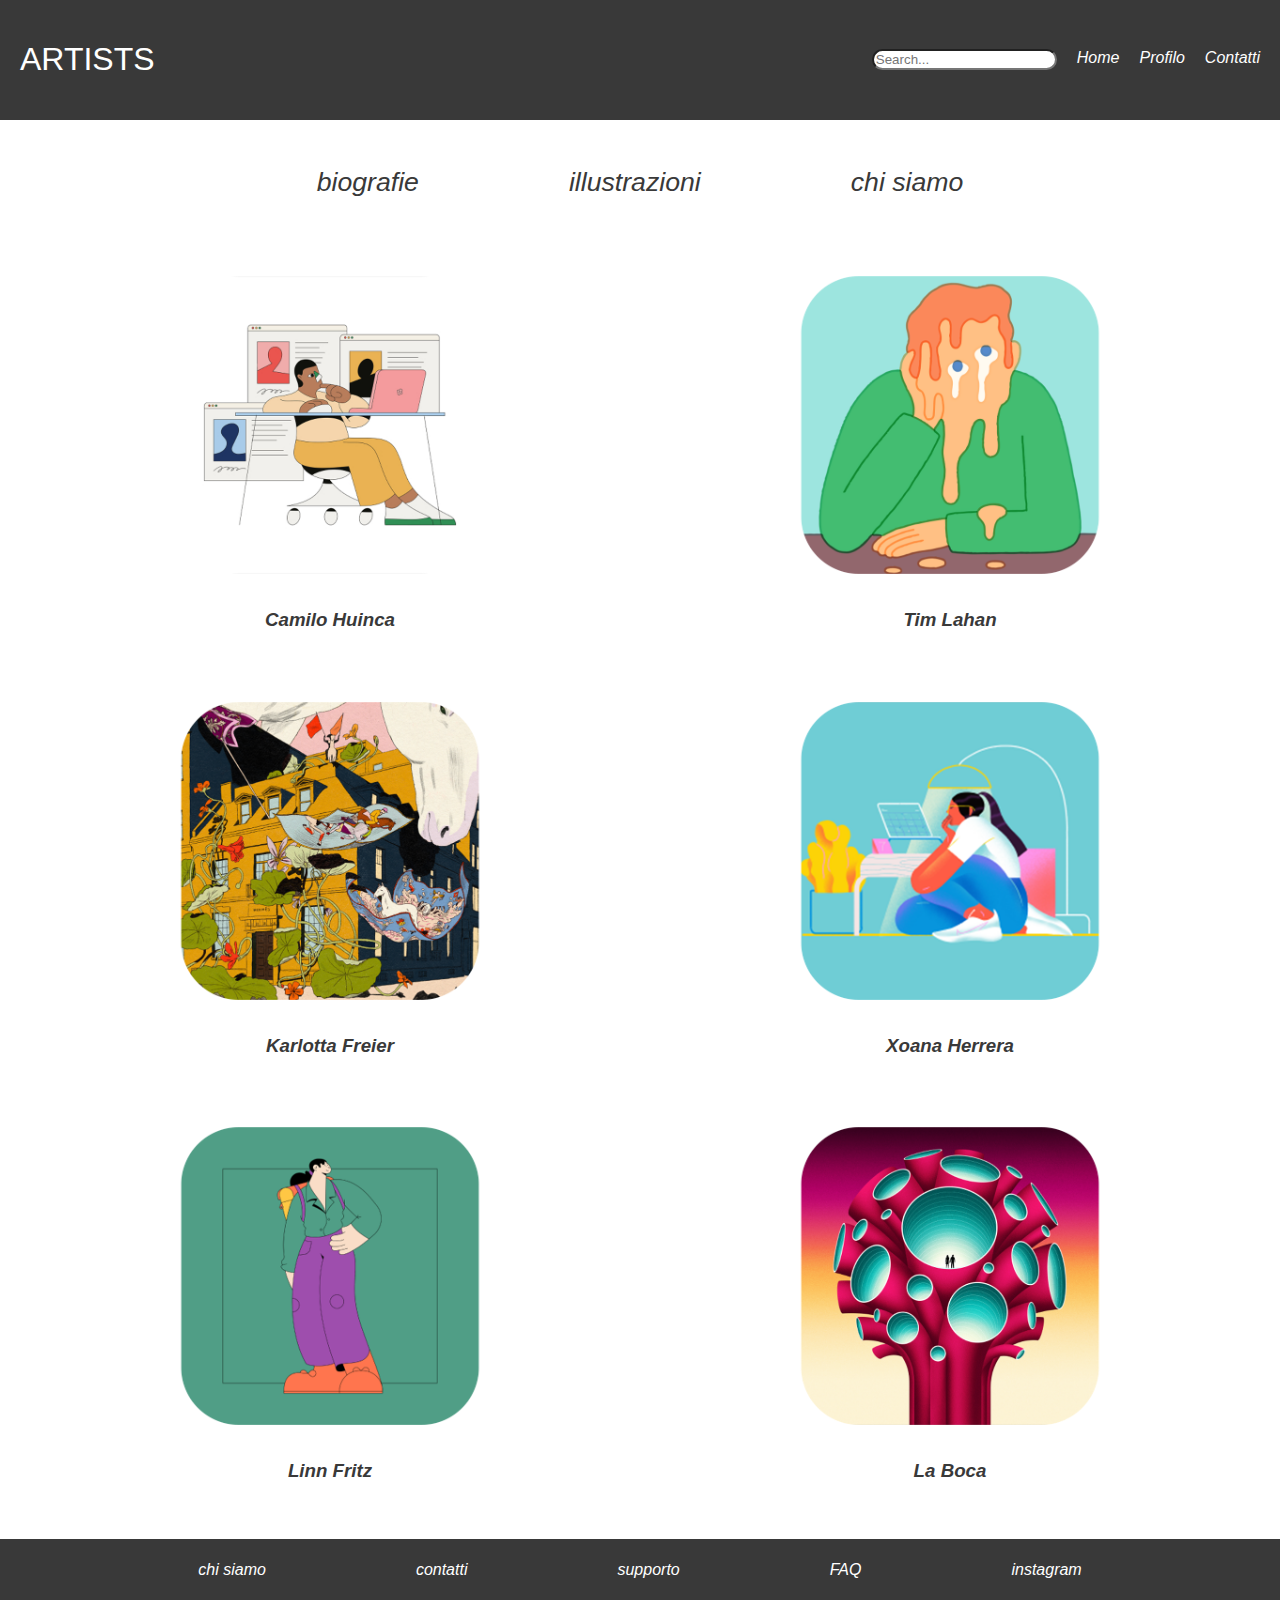
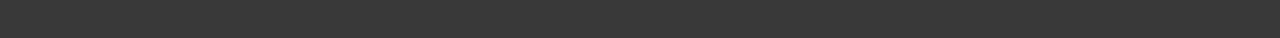
==== commit dcaeaa32: "add HTML,CSS,IMG" ====
--- a/index.html
+++ b/index.html
@@ -1,5 +1,5 @@
 <!DOCTYPE html>
-<html lang="en"
+<html lang="en"></html>
 <head>
     <meta charset="UTf-8">
     <meta hhtp-equiv="X-UA-Compatible" content="IE=edge">
@@ -7,14 +7,14 @@
     <title>index.html</title>
     <link rel="stylesheet" href="css/stili.css">
 </head>
-</head>
+
 <body>
     <header>
         <h1>ARTISTS</h1>
         <nav>
             <ul>
                 <input type="text" placeholder="Search...">
-                <li><a href="#">Home</a></li>
+                <li><a href="index.html">Home</a></li>
                 <li><a href="#">Profilo</a></li>
                 <li><a href="#">Contatti</a></li>
             </ul>
@@ -30,231 +30,59 @@
      <section class="card1">
         <div class="card11">
             
-            <li><a href="#"><img src="img/img 1 huinca.png"></a></li>
-            <li><a href="#"><h3> Camilo Huinca</h3></a></li>
+            <li><a href="index2.html"><img src="img/img 1 huinca.png"></a></li>
+            <li><a href="index2.html"><h3> Camilo Huinca</h3></a></li>
         </div>
         <div class="card12">
 
-            <li><a href="#"><img src="img/img 2 lahan.png"></a></li>
-            <li><a href="#"><h3>Tim Lahan</h3></a></li>
+            <li><a href="index3.html"><img src="img/img 2 lahan.png"></a></li>
+            <li><a href="index3.html"><h3>Tim Lahan</h3></a></li>
         </div>
         </section>
         <section class="card2">
             <div class="card21">
                 
-                <li><a href="#"><img src="img/img 3 karlotta.png"></a></li>
-                <li><a href="#"><h3> Karlotta Freier</h3></a></li>
+                <li><a href="index4.html"><img src="img/img 3 karlotta.png"></a></li>
+                <li><a href="index4.html"><h3> Karlotta Freier</h3></a></li>
             </div>
             <div class="card22">
     
-                <li><a href="#"><img src="img/img 4 xoana.png"></a></li>
-                <li><a href="#"><h3>Xoana Herrera</h3></a></li>
+                <li><a href="index5.html"><img src="img/img 4 xoana.png"></a></li>
+                <li><a href="index5.html"><h3>Xoana Herrera</h3></a></li>
             </div>
             </section>
            
             <section class="card3">
                 <div class="card31">
                     
-                    <li><a href="#"><img src="img/img 5 fritz.png"></a></li>
-                    <li><a href="#"><h3> Linn Fritz</h3></a></li>
+                    <li><a href="index6.html"><img src="img/img 5 fritz.png"></a></li>
+                    <li><a href="index6.html"><h3> Linn Fritz</h3></a></li>
                 </div>
                 <div class="card32">
         
-                    <li><a href="#"><img src="img/img 6 la boca.png"></a></li>
-                    <li><a href="#"><h3>La Boca</h3></a></li>
+                    <li><a href="index7.html"><img src="img/img 6 la boca.png"></a></li>
+                    <li><a href="index7.html"><h3>La Boca</h3></a></li>
                 </div>
                 </section>
 
-                <section class="camilo">
-                  <div class="camilot">
-                    <h2>Camilo Huinca</h2>
-                    <p>Camilo Huinca's work is rich with colour, content and a brightly illustrated<br> narrative that speaks for itself. Born and raised in Santiago in Chile, Camilo<br> has divided his career between graphic design and painting. Working<br> independently has allowed Camilo to “develop (his) own style, having a<br> main focus on the use of curiosity,” he explains. In 2014 Camilo set up<br> Perfe Studio where he concentrates on graphic design projects in “a more<br> commercial way”. However, within illustration, he described his main<br> motivation as, “to be able to generate a communication method based on<br> simplicity and synthesis, with few tools and colours. I am interested in<br> identifying people’s behaviour, portraying activities, intimate moments,<br> body gestures, disfiguring objects and reducing the amount of detail in a<br> composition.” Camilo is fascinated by everyday scenes, moments and<br> personal habits, often depicting scenic bus routes, art galleries and public<br> figures in his own psychedelically shaped style. “Within my work I try to<br> reproduce real moments from an innocent and impartial perspective.”</p>
-                  
-                </div>
-                <div class="camiloi">
-                <img src="img/camilo huinca.jpeg">
-                </div>
-                </section>
-                <section class="camilo11">
-
-                    <div class="camilo1">
-                    <img src="img/AP_Camilo_Huinca_Match-Point_2x-scaled.jpg">
-                    <img src="img/AP_Camilo_Huinca_Tired-Swimmer_2x-scaled.jpg">
-                </div>
-                <div class="camilo2">
-                    <img src="img/AP_Camilo_Huinca_THE-NEW-YORKER_2x-scaled.jpg">
-                    <img src="img/AP_Camilo_Huinca_The-Atlantic-03_2x.jpg">
-                </div>
-                <div class="camilo3">
-                    <img src="img/AP_Camilo_Huinca_social-well_2x.jpg">
-                    <img src="img/AP_Camilo_Huinca_LALL_2_2x.jpg">
-                </div>
-                </section>
-
-                <section class="lahan">
-                    <div class="lahant">
-                        <h2>Tim Lahan</h2>
-                        <p>San Francisco-based artist Tim Lahan’s naughty, witty artwork is<br> the product of his ability to digest and illustrate clever glitches,<br> concepts and interesting visual cues from the world around him.<br> “I generally aim to make things as simple as possible,” says Tim. “Sometimes they come out funny.”<br> Generally commissioned to bring a touch of joy to magazines, brand campaigns and music collateral,<br> the ADC Young Gun award winner’s instantly recognisable style is enviably simple and genuinely funny:<br> something very few illustrators can boast.</p>
-                    </div>
-                    <div class="lahani">
-                        <img src="img/tim lahan.jpeg">
-                    </div>
-                </section>
-                <section class="lahan11">
-                    <div class="lahan1">
-                        <img src="img/AP_Tim_Lahan_emotions_4_2x.png">
-                        <img src="img/AP_Tim_Lahan_emotions_2_2x.png">
-                    </div>
-                    <div class="lahan2">
-                        <img src="img/AP_Tim_Lahan_emotions_3_2x.png">
-                        <img src="img/AP_Tim_Lahan_emotions_1_2x.png">
-                    </div>
-                    <div class="lahan3">
-                        <img src="img/AP_Tim_Lahan_ONEMEDICAL_2_2x (1).png">
-                        <img src="img/AP_Tim_Lahan_ONEMEDICAL_3_2x.png">
-                    </div>
-                    <div class="lahan4">
-                        <img src="img/AP_Tim_Lahan_NYT_2x.png">
-                        <img src="img/AP_Tim_Lahan_ONEMEDICAL_1_2x.png">
-                    </div>
-                </section>
-
-                <section class="freier">
-                    <div class="freiert">
-                      <h2>Karlotta Freier</h2>
-                      <p>Karlotta Freier is an accomplished Brooklyn-based artist with a background in illustration.<br> In 2021, she graduated from the MFA Illustration as Visual Essay program at<br> the School of Visual Arts. In addition to her creative pursuits, Karlotta also<br> dedicates her time to sharing her knowledge with the next generation of artists.<br> She has taught illustration at the China Academy of Art and spoken as<br> a guest speaker at universities across the United States.<br> Freier's work has also been exhibited in a variety of solo and group exhibitions,<br> as well as festivals worldwide. Her achievements have been recognized by<br> the Art Directors Club, which awarded her a Cube in 2018 and a Pencil for Best Illustration Portfolio in 2021.</p>
-                    
-                  </div>
-                  <div class="freieri">
-                  <img src="img/karlotta freier.jpeg">
-                  </div>
-                  </section>
-                  <section class="freier11">
-  
-                      <div class="freier1">
-                      <img src="img/AP_Karlotta_Freier_brand-eins_2x-scaled.png">
-                      <img src="img/AP_Karlotta_Freier_brigitte2_2x.png">
-                  </div>
-                  <div class="freier2">
-                      <img src="img/AP_Karlotta_Freier_debutea2_2x-scaled.png">
-                      <img src="img/AP_Karlotta_Freier_hermes-color_2x.png">
-                  </div>
-                  <div class="freier3">
-                      <img src="img/AP_Karlotta_Freier_Nytimes1_2x.png">
-                      <img src="img/AP_Karlotta_Freier_dogtown_2x.png">
-                  </div>
-                  </section>
-
-                  <section class="herrera">
-                    <div class="herrerat">
-                        <h2>Xoana Herrera</h2>
-                        <p>The portfolio of LA-based illustrator Xoana Herrera is an explosion of sumptuous, stylish character scenes dwelling in a world that, frankly, looks ideal. Xoana trained as a graphic designer in Argentina but over time found herself drawn to the world of illustration after a five-year stint at Buck agency. Now, alongside founding<br> a feminist creative collective, Get it Girl, she creates graceful,<br> complex and accessible imagery which would be as at home in an ad campaign as it would be in a children’s book (which she's quite keen to try soon). “As an artist I think it is up to us to keep evolving and taking creative decisions,” she says. “Aiming to be innovative is something I feel I can dare to try every time I take a job, and that’s amazing.”</p>
-                    </div>
-                    <div class="herrerai">
-                        <img src="img/xoana herrera.jpeg">
-                    </div>
-                  </section>
-                    <section class="herrera11">
-                    <div class="herrera1">
-                        <img src="img/AP_Xoana_Herrera_Spot1_2x.png">
-                    </div>
-                    <div class="herrera2">
-                        <img src="img/AP_Xoana_Herrera_Aves_2x-scaled.png">
-                        <img src="img/AP_Xoana_Herrera_Pajaro_2x-scaled.png">
-                        <img src="img/AP_Xoana_Herrera_Elefante_2x-1-scaled.png">
-                    </div>
-                    <div class="herrera3">
-                        <img src="img/AP_Xoana_Herrera_Mono_2x-scaled.png">
-                        <img src="img/AP_Xoana_Herrera_GCR_1_2x-scaled.png">
-                        <img src="img/AP_Xoana_Herrera_Nike_2x-scaled.png">
-                    </div>
-                    <div class="herrera4">
-                        <img src="img/AP_Xoana_Herrera_GCR_9_2x.png">
-                        <img src="img/AP_Xoana_Herrera_Take-Your-Recovery-Down-a-Notch_Middle_Color_01_2x.png">
-                    </div>
-                  </section>
-
-                  <section class="fritz">
-                    <div class="fritzt">
-                        <h2>Linn Fritz</h2>
-                        <p>Swedish illustrator, designer and animator Linn Fritz lives and works in London where<br> she creates charmingly clean, precise imagery in a trademark pastel palette for a wide<br> range of editorial and commercial clients. Her neat, fluid line work was honed<br> during her time at Hyper Island, a time which Linn cites as<br> “hands down one of the best experiences” of her life.<br> “My Hyper Island journey completely changed me as a person.” she says,<br> “It pushed me to work harder and gave me the tools to succeed in the real world.”<br> The progressive nature of Hyper Island led Linn to abandon pen and paper and concentrate<br> on what digital could offer her already well-honed drawings. As she puts it,<br> “There’s more freedom drawing digitally, and more room for mistakes.”<br> Alongside her editorial and commercial projects, Linn is the co-founder of Panimation,<br> “a community of equality-driven women, trans and non-binary friends aiming<br> to connect and support each other within the animation industry.” <br>Some of her favorite projects often orbit around her interests of <br>“feminism, clothes, plants and interior” but Linn also looks for a good client<br> relationship, one with trust and creative freedom.</p>
-                    </div>
-                    <div class="fritzi">
-                        <img src="img/linn.fritz_1393878299_94.jpg">
-                    </div>
-                  </section>
-                    <section class="fritz11">
-                    <div class="fritz1">
-                        <img src="img/AP_Linn_Fritz_North_Live_LF2_2x-scaled.png">
-                        
-                        <img src="img/AP_Linn_Fritz_North_Live_LF3_2x-scaled.png">
-                    </div>
-                    <div class="fritz2">
-                        <img src="img/AP_Linn_Fritz_Dude_2x.png">
-                        <img src="img/AP_Linn_Fritz_HIKEGREEN_2x.png">
-                        <img src="img/AP_Linn_Fritz_HUG_2x.png">
-                    </div>
-                    <div class="fritz3">
-                        <img src="img/AP_Linn_Fritz_MadeToFlourish_2x.png">
-                        <img src="img/AP_Linn_Fritz_Wired_01_2x.png">    
-                    </div>
-                    <div class="fritz4">
-                        <img src="img/AP_Linn_Fritz_Feeling-Blue_2x.png">
-                        <img src="img/AP_Linn_Fritz_Blue01_2x.png">
-                        <img src="img/AP_Linn_Fritz_Blue03_2x.png">
-                    </div>
-                  </section>
-
-                  <section class="boca">
-                    <div class="bocat">
-                        <h2>La Boca</h2>
-                        <p>La Boca have the rare, impressive ability to create designs and artwork resembling<br> some of the best album sleeves lurking in your dad’s record collection.<br> The studio, founded in 2002, is based in west London and has gathered an envious collection<br> of awards, including Cannes Lions, European Design Awards, and the AOI Illustration Awards.<br> Their exquisitely executed, psychedelic style is the combined result of each of the<br> studio's members' unique influences, having hailed from London, Bordeaux, Devon and Switzerland.<br> “We work as a studio, so most of our designs are created as a team,” says Scott Bendall of La Boca.<br> “It's not unusual to have two or three people working on a single piece.”<br> Keen to work on more animated projects in the future, the team (based in two studios,<br> one in London and one in Amsterdam) are never short on work from a selection of devoted clients.<br> In their own words, La Boca’s creations are: “Retina teasing, tactile and occasionally slightly wonky.”</p>
-                    </div>
-                    
-                  </section>
-                    <section class="boca11">
-                    <div class="boca1">
-                        <img src="img/AP_La_Boca_Suspiria_STYLE_A_2x-scaled.png">
-                        <img src="img/AP_La_Boca_Suspiria_STYLE_B_2x-scaled.png">
-                        <img src="img/AP_La_Boca_Waitrose_2x-scaled.png">
-                    </div>
-                    
-                    <div class="boca2">
-                        <img src="img/AP_La_Boca_STLYIST_B_2x.png">
-                        <img src="img/AP_La_Boca_STLYIST_C_2x.png">
-                        </div>
-                    <div class="boca3">
-                        <img src="img/AP_La_Boca_NYT_THRILLER_2x.png">
-                        <img src="img/AP_La_Boca_NYT_CRIME_2x.png">    
-                    </div>
-                    
-                    <div class="boca4">
-                        <img src="img/AP_La_Boca_PARASITE_2x.png">
-                        <img src="img/Group 1.png">
-                    </div>
-                    </section>
+                
                     <footer>
-                       <div class info>
+                       <div class="info">
                         <ul>
-                            <h4>info</h4>
+                            
                             <li><a href="#">chi siamo</a></li>
                             <li><a href="#">contatti</a></li>
+                   
+                            
+                            <li><a href="#">supporto</a></li>
+                            <li><a href="#">FAQ</a></li>
+                    
+                            
+                            <li><a href="#">instagram</a></li>
+                            
                     </ul>
                        </div>
-                       <div class="link">
-                        <ul>
-                            <h4>link</h4>
-                            <li><a href="#">supporto</a></li>
-                            <li><a href="#">FAQ</a></li>
-                    </ul>
-                       </div>
-                       <div class="social">
-                        <ul>
-                            <h4>social</h4>
-                            <li><a href="#">instagram</a></li>
-                            <li><a href="#">linkedin</a></li>
-                    </ul>
-                       </div>
+                       
 
                     </footer>
 
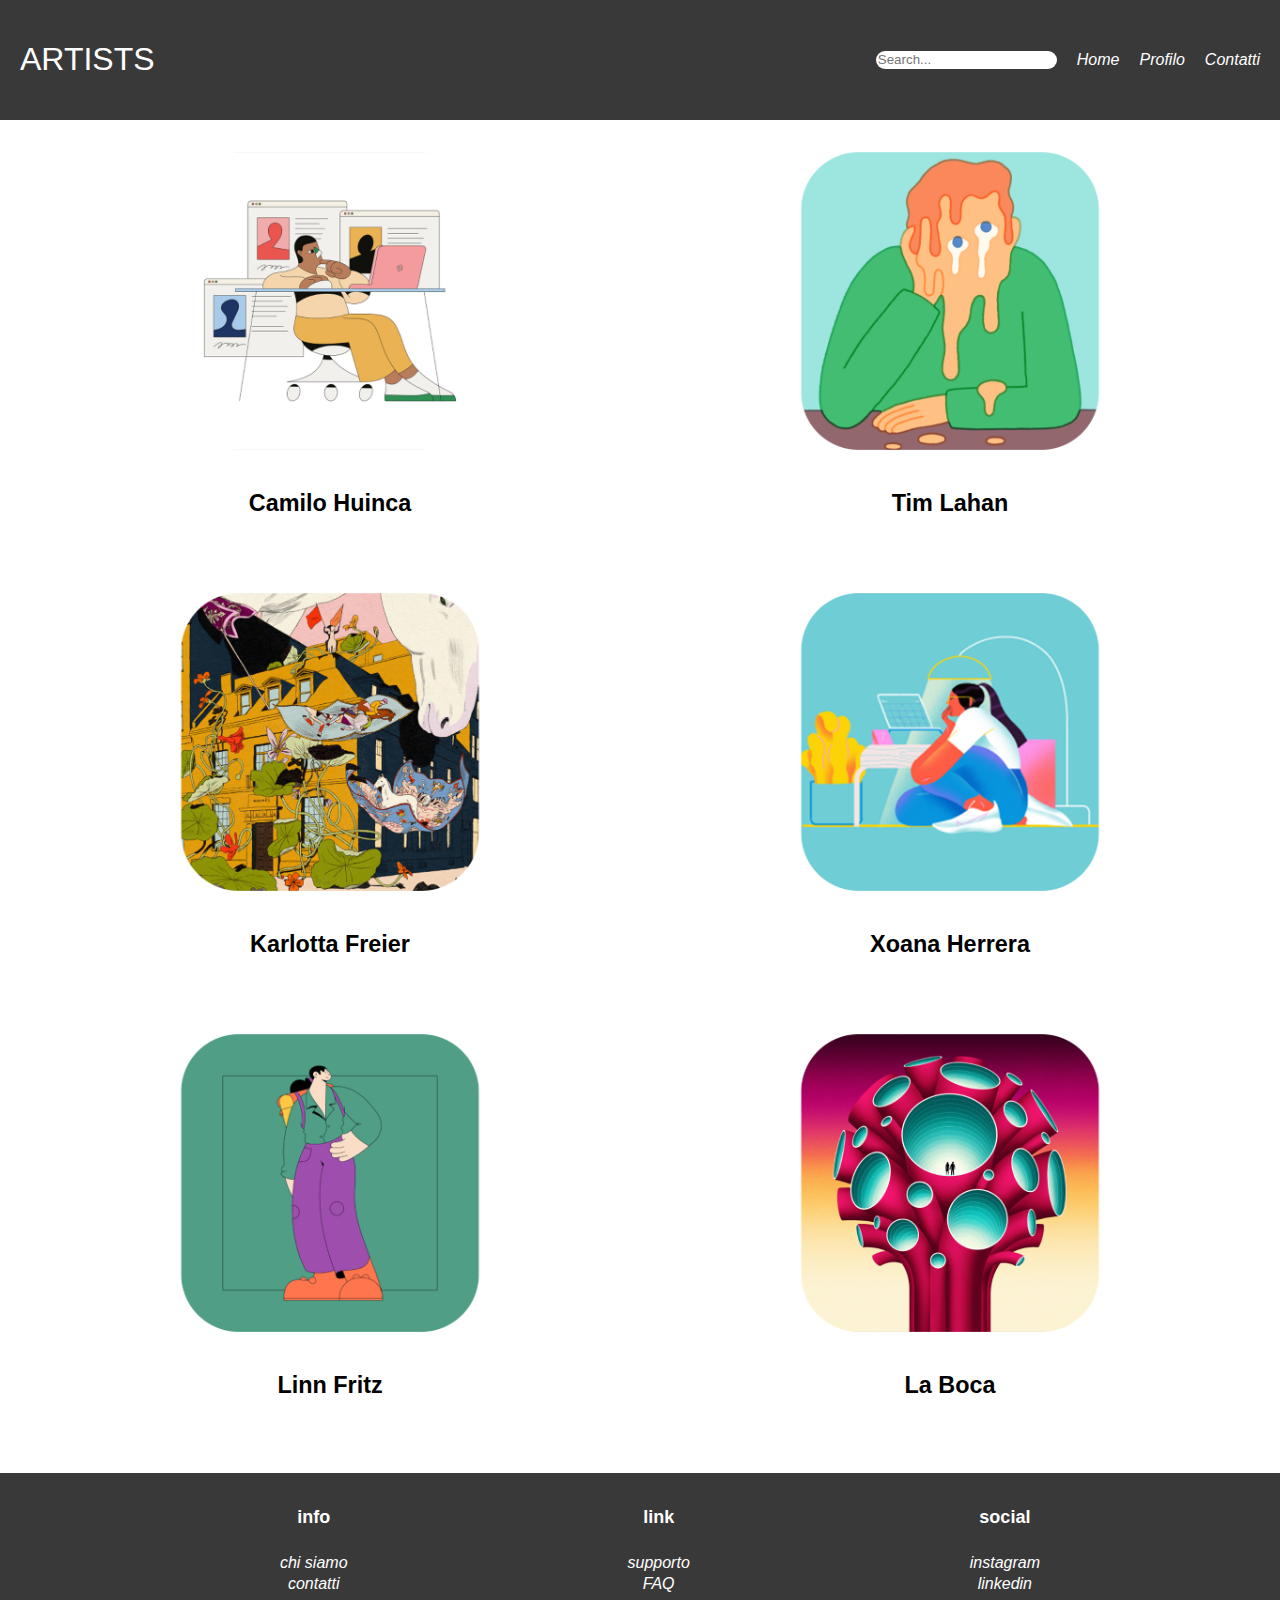
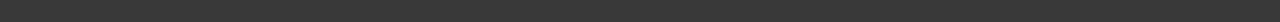
==== commit 8b9532ae: "add HTML,CSS,IMG" ====
--- a/index.html
+++ b/index.html
@@ -21,11 +21,7 @@
         </nav>
     </header>
     <main>
-        <ul>
-                <li><a href="#">biografie</a></li>
-                <li><a href="#">illustrazioni</a></li>
-                <li><a href="#">chi siamo</a></li>
-        </ul>
+      
     
      <section class="card1">
         <div class="card11">
@@ -69,16 +65,25 @@
                     <footer>
                        <div class="info">
                         <ul>
-                            
+                            <h4>info</h4>
                             <li><a href="#">chi siamo</a></li>
                             <li><a href="#">contatti</a></li>
+                        </ul>
+                       </div>
+                       <div class="link">
+                        <ul>
                    
-                            
+                            <h4>link</h4>
                             <li><a href="#">supporto</a></li>
                             <li><a href="#">FAQ</a></li>
+                        </ul>
+                       </div>
+                       <div class="social">
+                        <ul>
                     
-                            
+                            <h4>social</h4>
                             <li><a href="#">instagram</a></li>
+                            <li><a href="#">linkedin</a></li>
                             
                     </ul>
                        </div>
--- a/css/stili.css
+++ b/css/stili.css
@@ -10,6 +10,7 @@
 header a {
     text-decoration: none;
     color:white;
+    
     
     
 }
@@ -26,7 +27,7 @@
     padding: 20px;
     color: white;
     background-color: #393939;
-    
+    margin: 0%;
     
     
     
@@ -36,14 +37,14 @@
 }
 
 header p {
-    margin: 0;
+    margin: 0%;
     
     text-transform: uppercase;
     
 }
 header input {
     border-radius: 20px;
-    
+    border-style: none;
 }
 
 header nav ul {
@@ -56,31 +57,20 @@
     
     
 }
-main ul {
+main {
+    margin: 0%;
+}
+main a {
+    color: black;
     text-decoration: none;
-    font-size: 20pt;
-    gap: 150px;
-    display: flex;
-    justify-content:center;
-    align-items: center;
-    padding: 20px;
-    color: #5F380A;
-    list-style-type: none;
-    
-    
-    
+    font-size: 15pt;
 }
 main a:hover {
-    color:black;
+    color: black;
     text-decoration: underline;
+}
 
-}
-main a {
-    text-decoration: none;
-    color: #393939;
-    font-style: italic;
-    
-}
+
 div.card11 {
     margin: auto;
     height: auto;
@@ -134,351 +124,40 @@
     padding: 20px;
     justify-content: space-around;
     list-style-type: none;
+    padding-bottom: 50px;
 }
 .card3 img {
     max-width: 60%;
 }
-div.camilot {
-    margin: 0%;
-    padding-left: 30px;
-          
-}
-.camilo {
-    display: flex;
+
+footer {
+    background-color: #393939;
+    padding-bottom: 10px;
     padding-top: 10px;
-    padding-bottom: 10px;
-    justify-content: space-between;
-   background-color: #CEDDFF;
-   align-items: center; 
-}
-div.camiloi img {
-    max-width:50%;
-}
-.camilo11 img {
-    max-width: 30%;
-    object-fit: contain;
-}
-div.camilo1 {
-    display: flex;
-    justify-content: space-evenly;
-    max-width: auto;
-    padding-top: 40px;
-    
-}
-
-div.camilo2 {
-    display: flex;
-    justify-content: space-evenly;
-    max-width: auto;
-    padding-top: 40px;
-    
-}
-div.camilo3 {
-    display: flex;
-    justify-content: space-evenly;
-    max-width: auto;
-    padding-top: 40px;
-    padding-bottom: 100px;
-    
-}
-.lahan {
-    display: flex;
-    padding-top: 10px;
-    padding-bottom: 10px;
-    justify-content: space-between;
-   background-color: #FFE6BC; 
-   margin: auto;
-   align-items: center;
-}
-div.lahani img {
-    max-width: 35%;
-           
-}
-div.lahani {
-    width: auto;
-    height:auto;
-    text-align: center;
-}
-div.lahant {
-    margin: 0%;
-    padding-left: 30px;
-    
-}
-
-.lahan11 img {
-    max-width: 30%;
-    object-fit: contain;
-}
-div.lahan1 {
-    display: flex;
-    justify-content: space-evenly;
-    max-width: auto;
-    padding-top: 40px;
-    
-}
-
-div.lahan2 {
-    display: flex;
-    justify-content: space-evenly;
-    max-width: auto;
-    padding-top: 40px;
-    
-}
-div.lahan3 {
-    display: flex;
-    justify-content: space-evenly;
-    max-width: auto;
-    padding-top: 40px;
-}
-
-div.lahan4 {
-    display: flex;
-    justify-content: space-evenly;
-    max-width: auto;
-    padding-top: 40px;
-    padding-bottom: 100px;
-}
-
-div.freiert {
-    margin: 0%;
-    padding-left: 30px;
-          
-}
-.freier {
-    display: flex;
-    padding-top: 10px;
-    justify-content: space-between;
-   background-color: #BED6B8;
-   padding-bottom: 10px; 
-   align-items: center;
-}
-div.freieri img {
-    max-width:30%;
-}
-div.freieri {
-    width: auto;
-    height:auto;
-    text-align: center;
-}
-.freier11 img {
-    max-width: 30%;
-    object-fit: contain;
-}
-div.freier1 {
-    display: flex;
-    justify-content: space-evenly;
-    max-width: auto;
-    padding-top: 40px;
-    
-}
-
-div.freier2 {
-    display: flex;
-    justify-content: space-evenly;
-    max-width: auto;
-    padding-top: 40px;
-    
-}
-div.freier3 {
-    display: flex;
-    justify-content: space-evenly;
-    max-width: auto;
-    padding-top: 40px;
-    padding-bottom: 100px;
-    
-}
-
-div.herrerat {
-    margin: 0%;
-    padding-left: 30px;
-          
-}
-.herrera {
-    display: flex;
-    padding-top: 10px;
-    justify-content: space-evenly;
-   background-color: #FFBCB2;
-   padding-bottom: 10px;
-   align-items: center;
-    
-}
-div.herrerai img {
-    max-width:40%;
-}
-div.herrerai {
     width: auto;
     height: auto;
+    justify-content: space-evenly;
+    margin: 0%;
+    display: flex;
     text-align: center;
-}
-.herrera11 img {
-    max-width: 25%;
-    object-fit: contain;
-}
-div.herrera4 {
-    display: flex;
-    justify-content: space-evenly;
-    max-width: auto;
-    padding-top: 40px;
-    padding-bottom: 100px;
-    
-}
-
-div.herrera2 {
-    display: flex;
-    justify-content: space-evenly;
-    max-width: auto;
-    padding-top: 40px;
-    
-}
-div.herrera3 {
-    display: flex;
-    justify-content: space-evenly;
-    max-width: auto;
-    padding-top: 40px;   
-}
-div.herrera4 img{
-    max-width: 40%;
-}
-div.herrera1 img {
-    max-width: 50%;
-    padding: 30px;
-    
-}
-div.herrera1 {
-    width:auto;
-    height: auto;
-    text-align: center;
-}
-
-div.fritzt {
-    margin: 0%;
-    padding-left: 30px;
-          
-}
-.fritz {
-    display: flex;
-    padding-top: 10px;
-    padding-bottom: 10px;
-    justify-content: space-between;
-   background-color: #D9EFFF;
-   align-items:center;
-   
-    
-}
-div.fritzi img {
-    max-width:60%;
-}
-div.fritzi {
-    width: auto;
-    height: auto;
     
     
-}
-.fritz11 {
-    width: auto;
-    height: auto;
-}
-.fritz11 img {
-    object-fit: contain;
-    height: auto;
-    max-width: 25%;
-}
-div.fritz1 {
-    display: flex;
-    justify-content: space-evenly;
-    width: auto;
-    height: auto;
-    padding-top: 40px;  
-    
-}
 
-div.fritz2 {
-    display: flex;
-    justify-content: space-evenly;
-    width: auto;
-    height: auto;
-    padding-top: 40px;   
-}
-div.fritz3 {
-    display: flex;
-    justify-content: space-evenly;
-    width: auto;
-    height: auto;
-    padding-top: 40px;   
-}
-div.fritz3 img {
-    max-width: 40%;
-    object-fit: contain;
-}
-div.fritz4 {
-    display: flex;
-    justify-content: space-evenly;
-    width: auto;
-    height: auto;
-    padding-top: 40px;  
-    padding-bottom: 100px; 
-}
-
-div.bocat {
-    margin: 0%;
-    padding-left: 30px;
-}
-.boca {
-    background-color:#FFC0BF;
-    padding-top: 10px;
-    padding-bottom: 15px;
-}
-.boca11 img {
-    object-fit: contain;
-    height: auto;
-    max-width: 25%;
-}
-div.boca1 {
-    display: flex;
-    justify-content: space-evenly;
-    width: auto;
-    height: auto;
-    padding-top: 40px; 
-}
-div.boca2 {
-    display: flex;
-    justify-content: space-evenly;
-    width: auto;
-    height: auto;
-    padding-top: 40px; 
-}
-div.boca3  {
-    justify-content: space-evenly;
-    width: auto;
-    height: auto;
-    padding-top: 40px;
-    display: flex;
-}
-
-div.boca4  {
-    justify-content: space-evenly;
-    width: auto;
-    height: auto;
-    padding-top: 40px;
-    display: flex;
-    padding-bottom: 100px;
-}
-footer {
-    background-color: #393939;
-    padding-bottom: 20px;
-    width: auto;
-    height: auto;
       
 }
 footer ul {
     color: white;
     font-size: large;
+    list-style-type: none;
 }
 footer a {
     color: white;
     font-style: italic;
     font-size:medium;
+    text-decoration: none;    
 }
+
+    
 
 
 
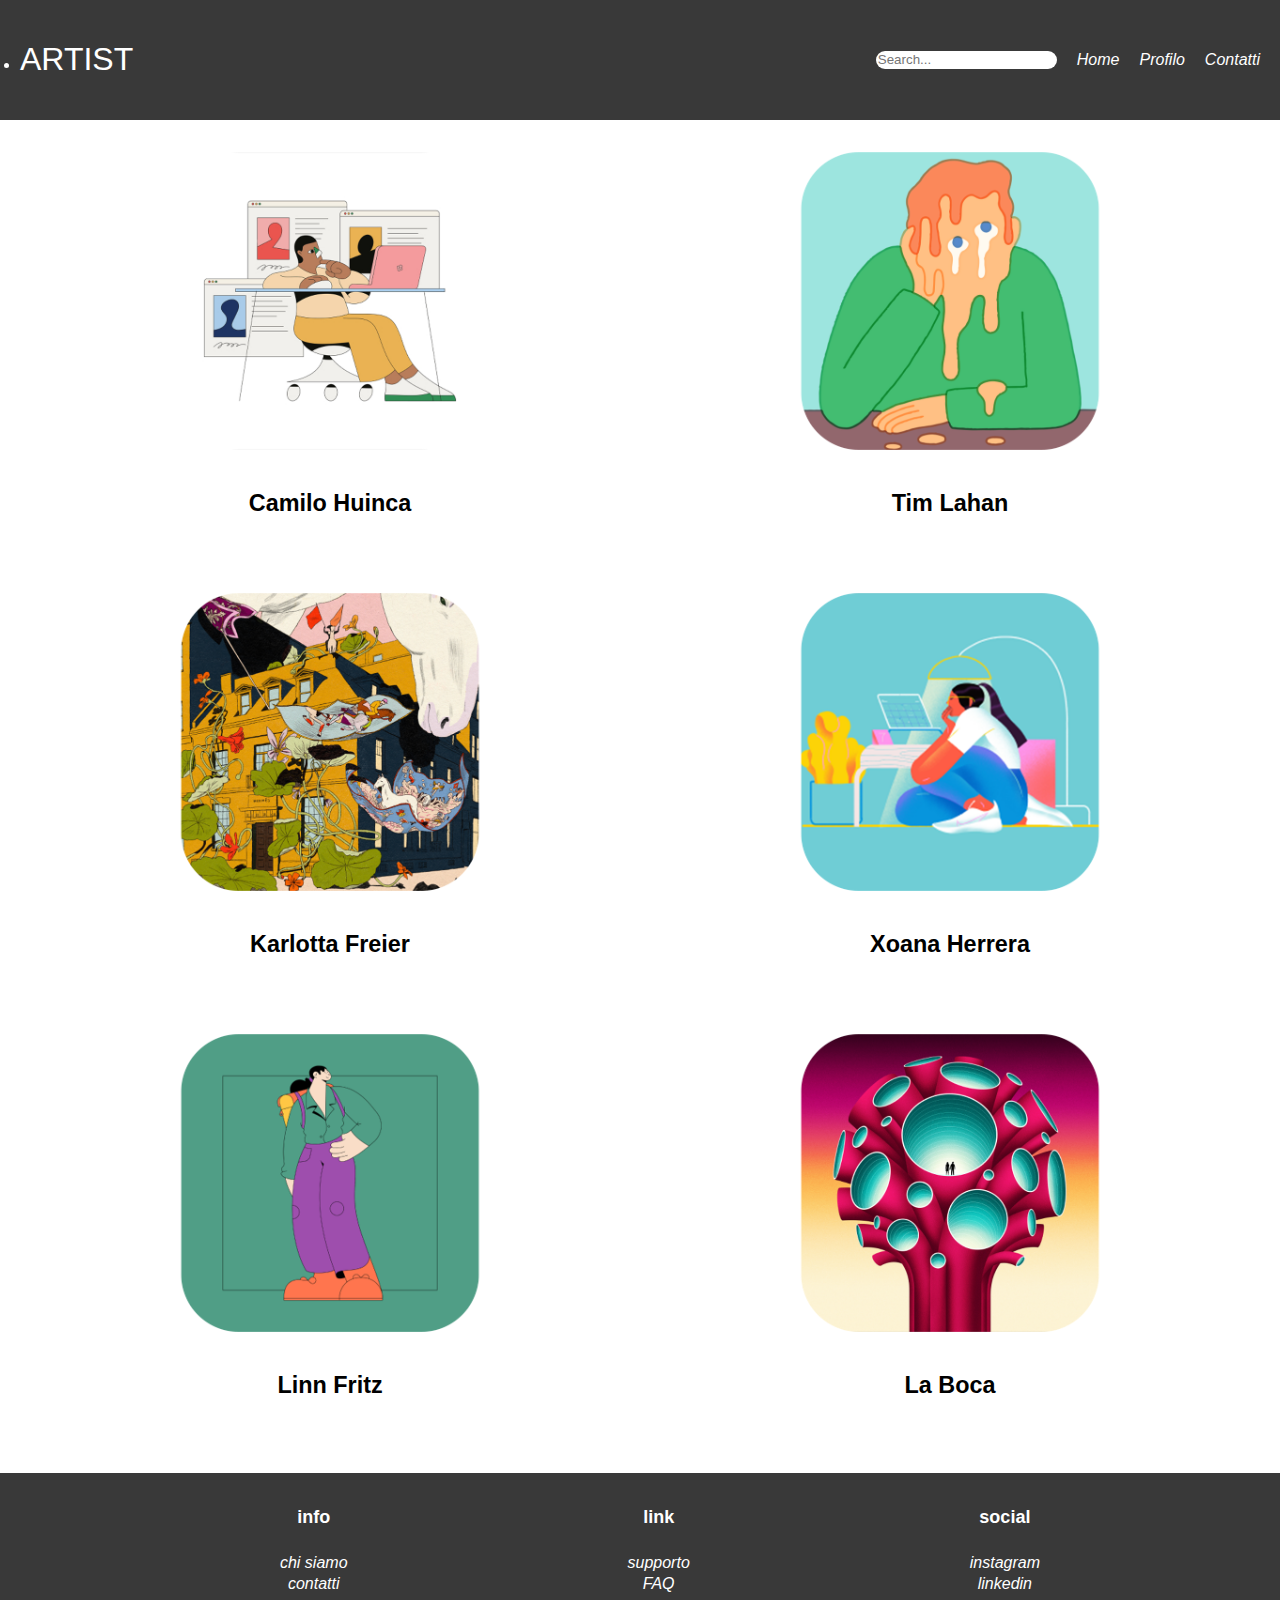
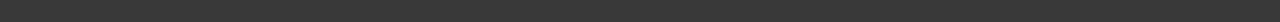
==== commit 30b3ba1c: "add HTML,CSS,IMG" ====
--- a/index.html
+++ b/index.html
@@ -10,7 +10,9 @@
 
 <body>
     <header>
-        <h1>ARTISTS</h1>
+        <div class="artist">
+        <li><a href="index.html"><h1>ARTIST</h1></a></li>
+    </div>
         <nav>
             <ul>
                 <input type="text" placeholder="Search...">
@@ -66,7 +68,7 @@
                        <div class="info">
                         <ul>
                             <h4>info</h4>
-                            <li><a href="#">chi siamo</a></li>
+                            <li><a href="index8.html">chi siamo</a></li>
                             <li><a href="#">contatti</a></li>
                         </ul>
                        </div>
--- a/css/stili.css
+++ b/css/stili.css
@@ -9,10 +9,7 @@
 }
 header a {
     text-decoration: none;
-    color:white;
-    
-    
-    
+    color:white;   
 }
 
 header a:hover {
@@ -27,14 +24,15 @@
     padding: 20px;
     color: white;
     background-color: #393939;
-    margin: 0%;
+    margin: 0;
     
     
     
 }
-header h1 {
+header  h1 {
     font-weight: 100;
 }
+
 
 header p {
     margin: 0%;
@@ -156,7 +154,9 @@
     font-size:medium;
     text-decoration: none;    
 }
-
+.chisiamo {
+    text-align: center;
+}
     
 
 
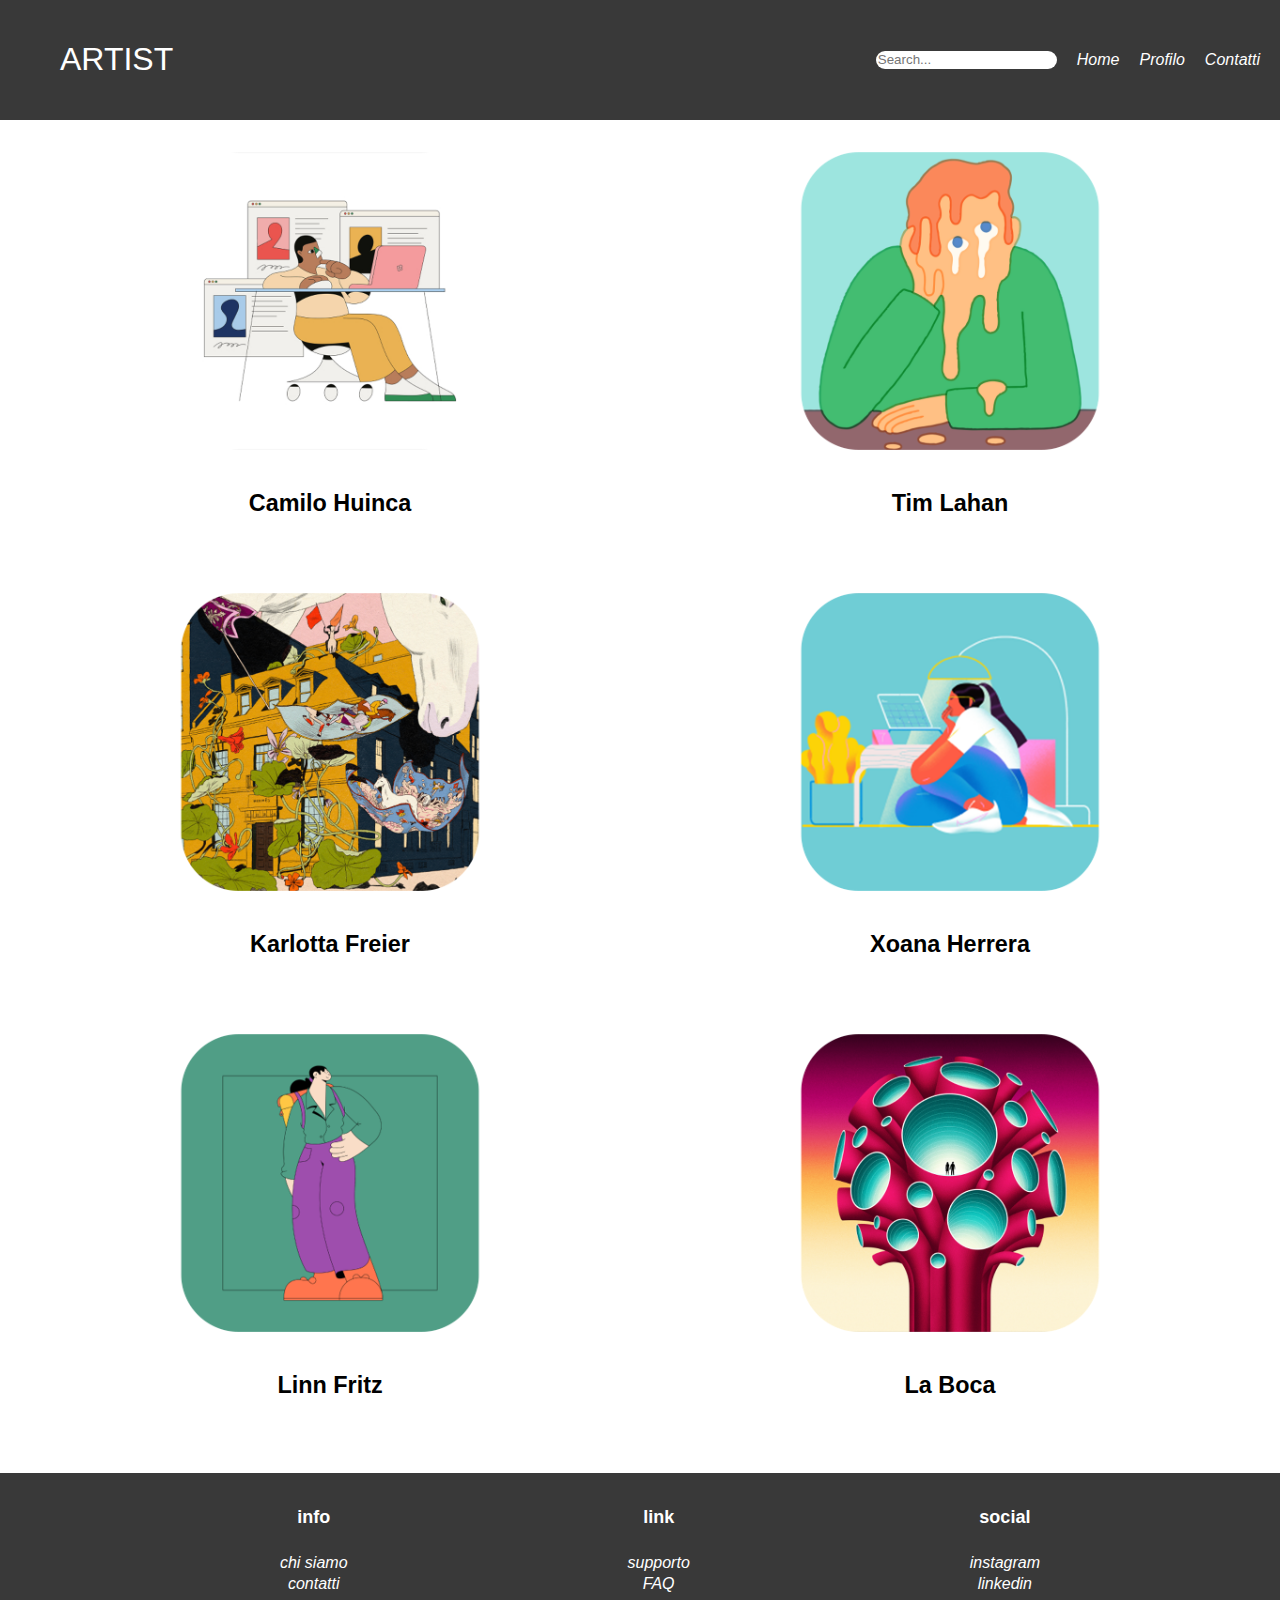
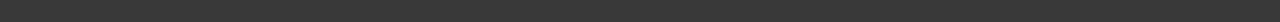
==== commit dafa4626: "add HTML,CSS,IMG" ====
--- a/index.html
+++ b/index.html
@@ -11,8 +11,11 @@
 <body>
     <header>
         <div class="artist">
+            <ul>
+        
         <li><a href="index.html"><h1>ARTIST</h1></a></li>
-    </div>
+            </ul>
+        </div>
         <nav>
             <ul>
                 <input type="text" placeholder="Search...">
--- a/css/stili.css
+++ b/css/stili.css
@@ -31,6 +31,10 @@
 }
 header  h1 {
     font-weight: 100;
+    
+}
+div.artist ul  {
+    list-style-type: none;
 }
 
 
@@ -157,6 +161,21 @@
 .chisiamo {
     text-align: center;
 }
+@media (max-width: 700px){
+    .header {
+        display: block;
+        width: 100%;
+        margin: 0;
+    }
+}
+.header  {
+    text-transform: uppercase;
+    font-size: 16px;
+    margin-bottom: 1.5rem;
+    
+    padding-top: 40px;
+}
+
     
 
 
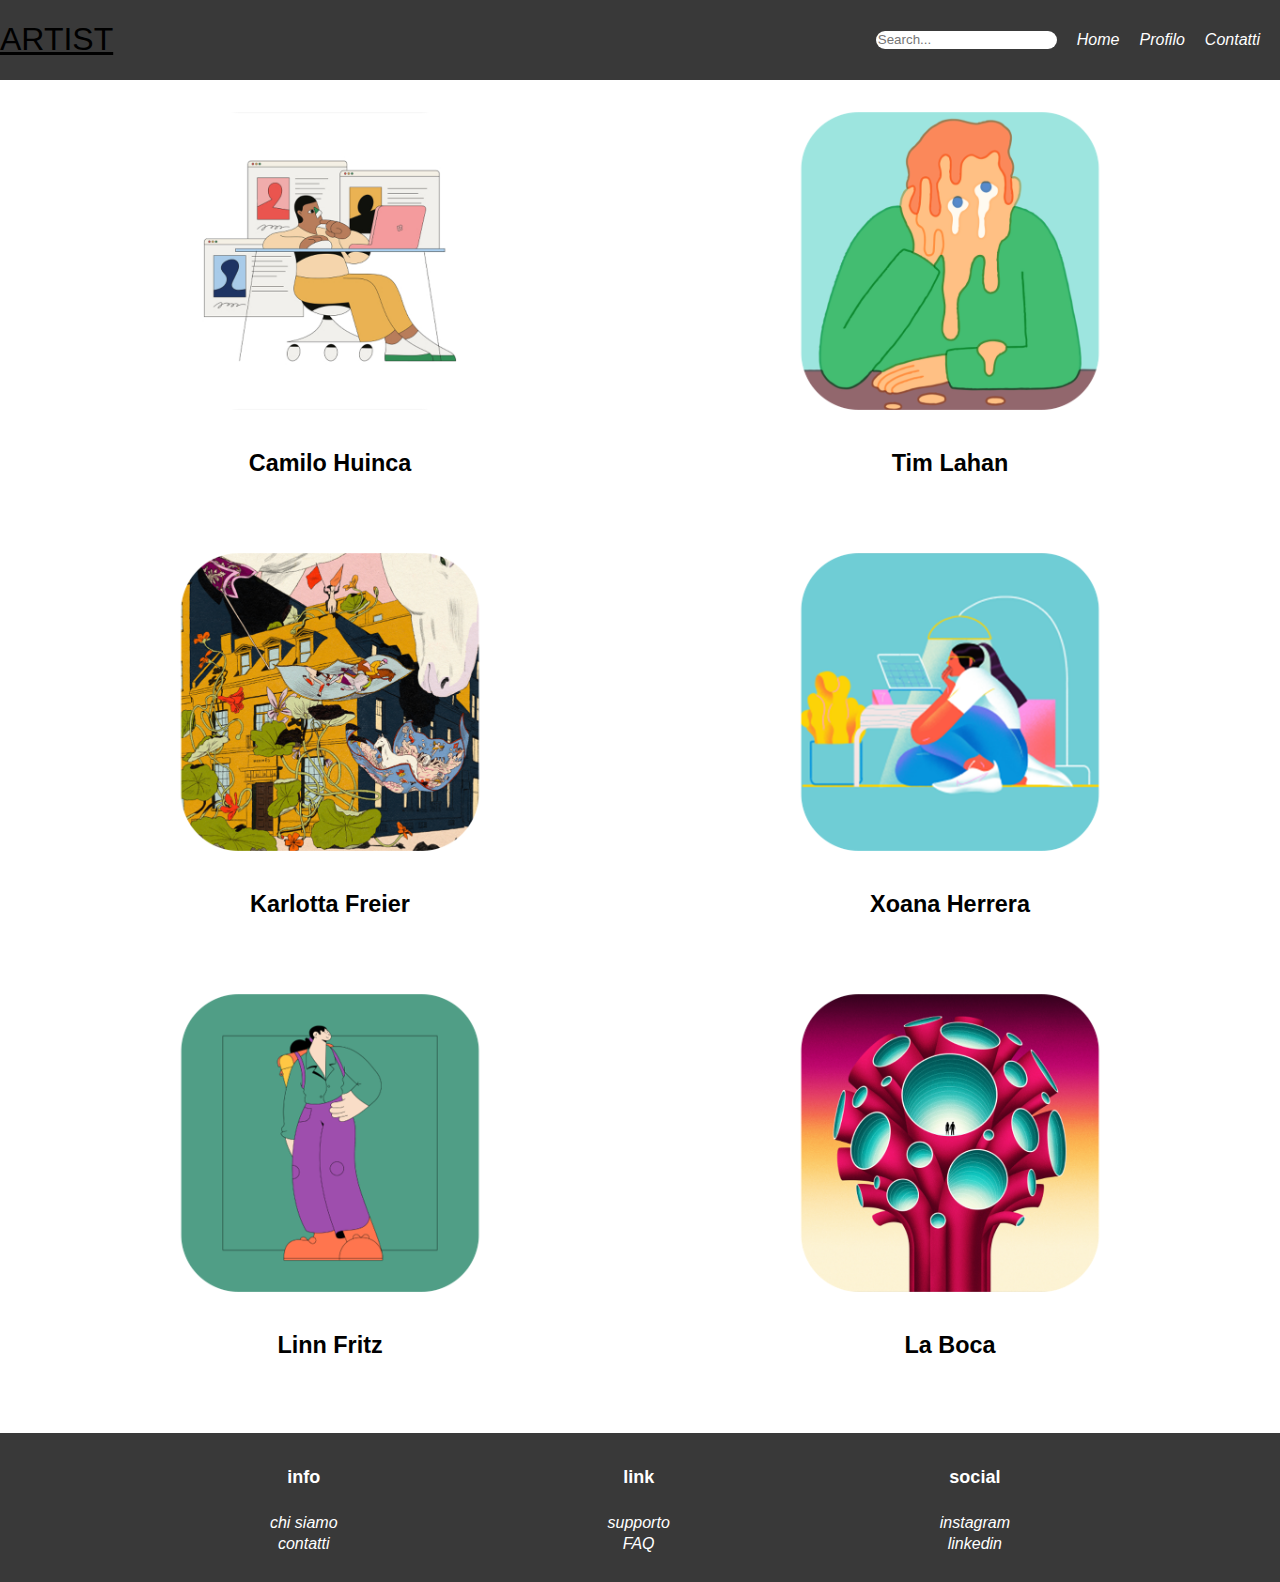
==== commit 34d5816e: "add HTML,CSS,IMG" ====
--- a/index.html
+++ b/index.html
@@ -10,12 +10,10 @@
 
 <body>
     <header>
-        <div class="artist">
-            <ul>
+          
+        <a href="index.html"><h1>ARTIST</h1></a>
+            
         
-        <li><a href="index.html"><h1>ARTIST</h1></a></li>
-            </ul>
-        </div>
         <nav>
             <ul>
                 <input type="text" placeholder="Search...">
--- a/css/stili.css
+++ b/css/stili.css
@@ -21,7 +21,7 @@
     display: flex;
     justify-content: space-between;
     align-items: center;
-    padding: 20px;
+    padding-right: 20px;
     color: white;
     background-color: #393939;
     margin: 0;
@@ -33,9 +33,7 @@
     font-weight: 100;
     
 }
-div.artist ul  {
-    list-style-type: none;
-}
+
 
 
 header p {
@@ -136,6 +134,7 @@
     background-color: #393939;
     padding-bottom: 10px;
     padding-top: 10px;
+    padding-right: 40px;
     width: auto;
     height: auto;
     justify-content: space-evenly;
@@ -160,13 +159,14 @@
 }
 .chisiamo {
     text-align: center;
+    padding-bottom: 500px;
 }
 @media (max-width: 700px){
-    .header {
-        display: block;
-        width: 100%;
-        margin: 0;
-    }
+ header {
+    flex-direction: column;
+    gap: 8px;
+    padding-bottom: 20px;
+}
 }
 .header  {
     text-transform: uppercase;
